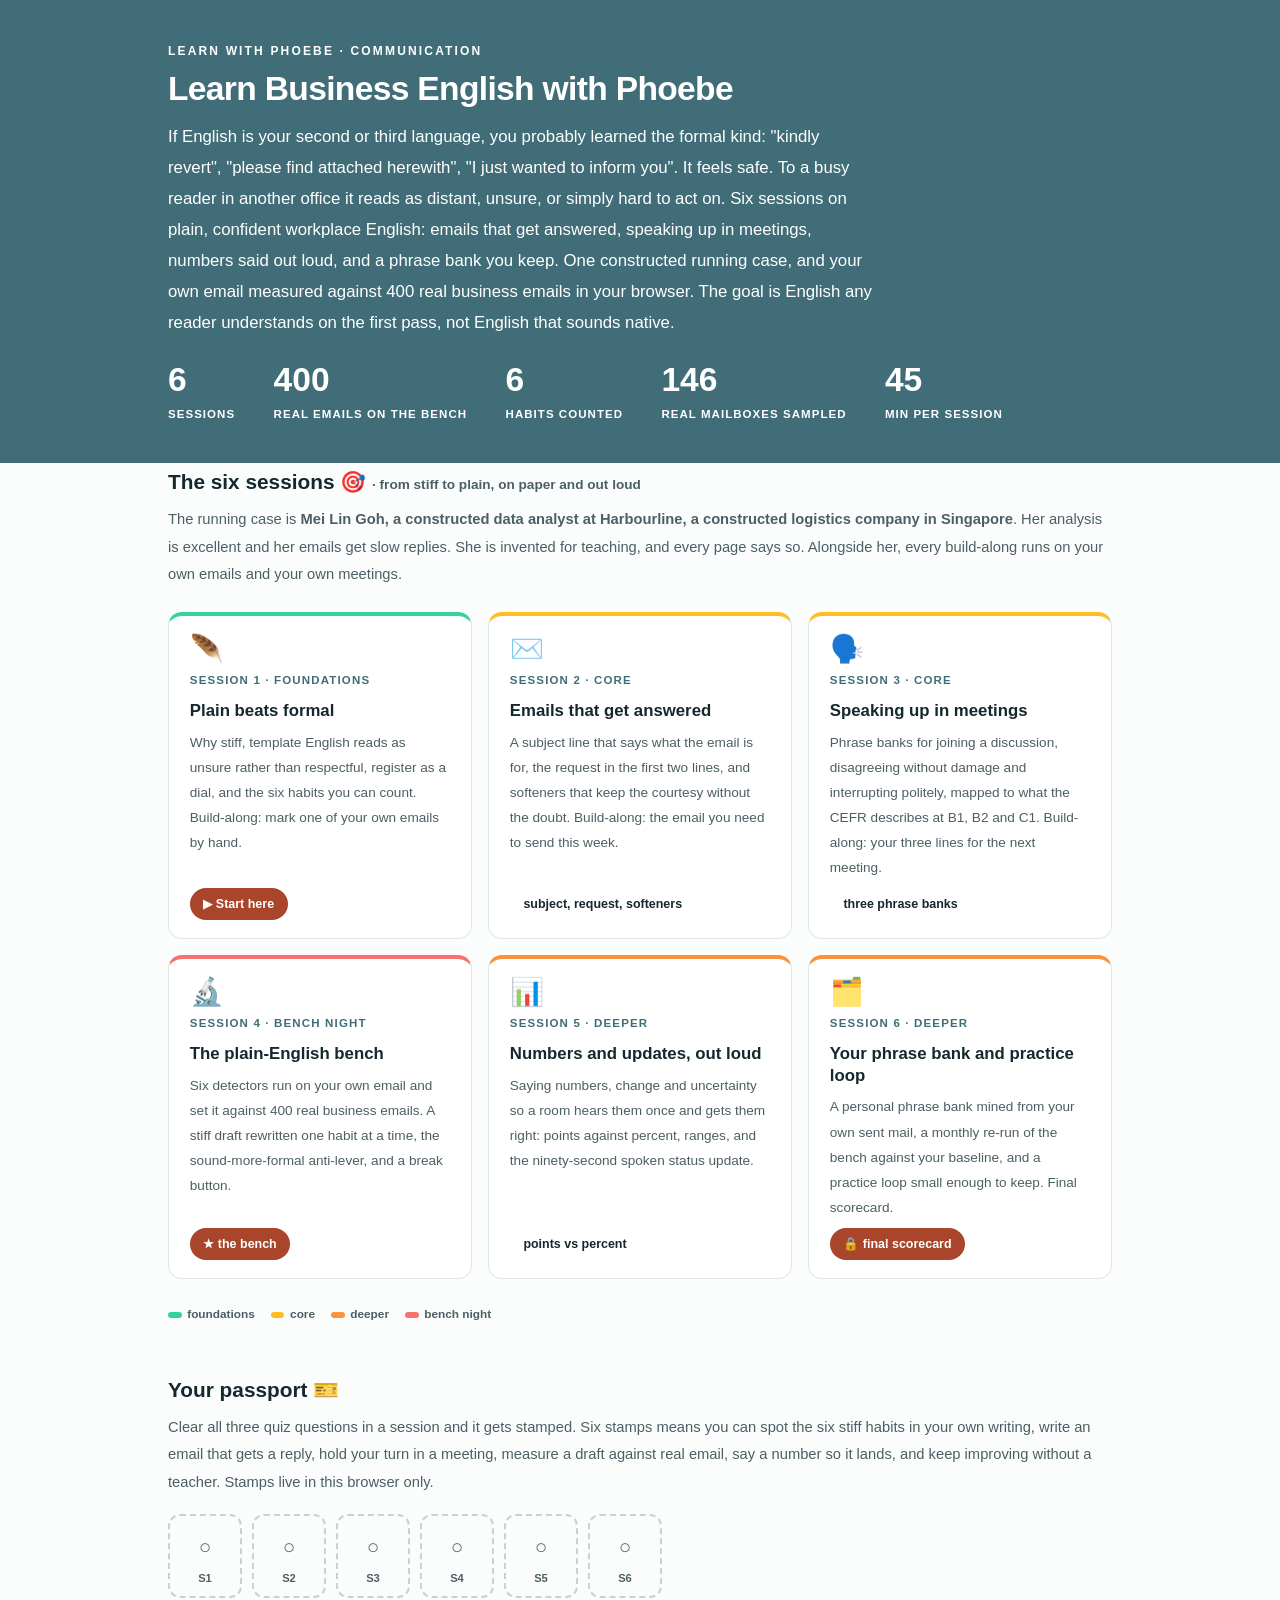
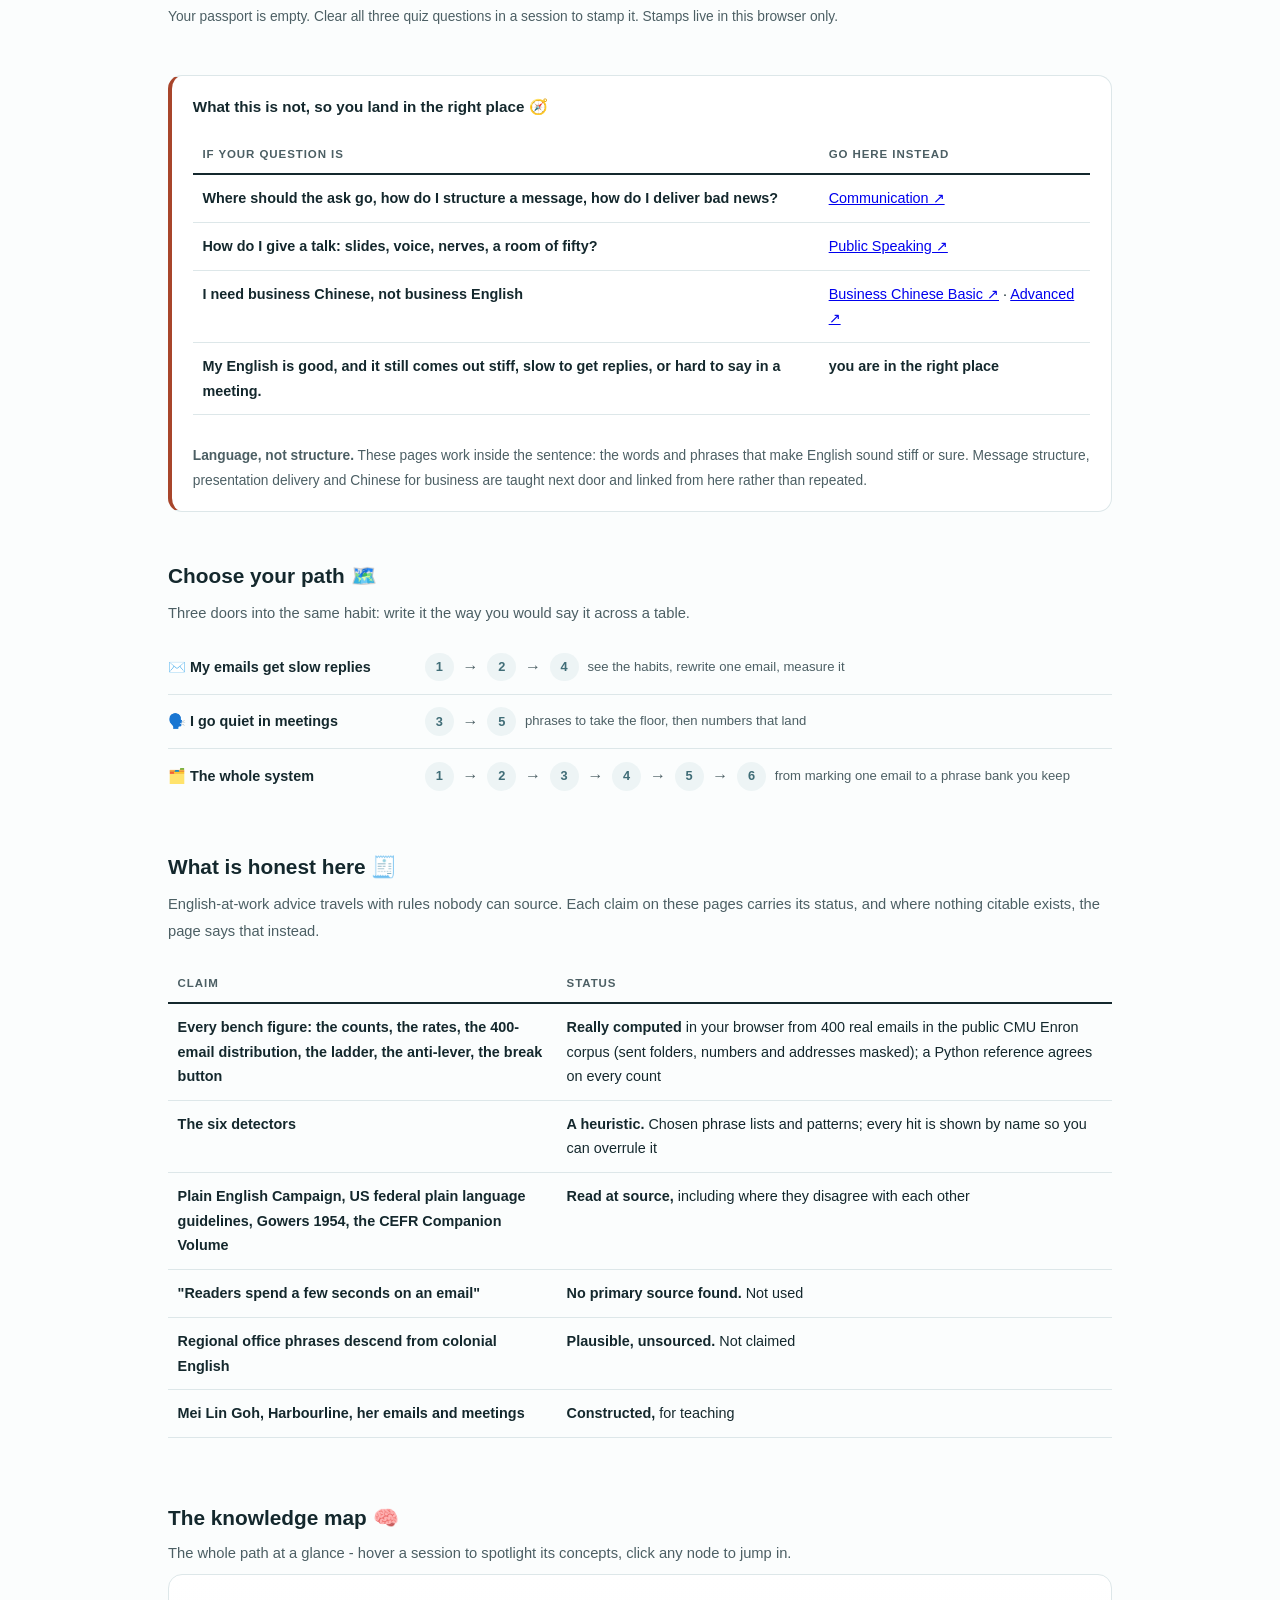
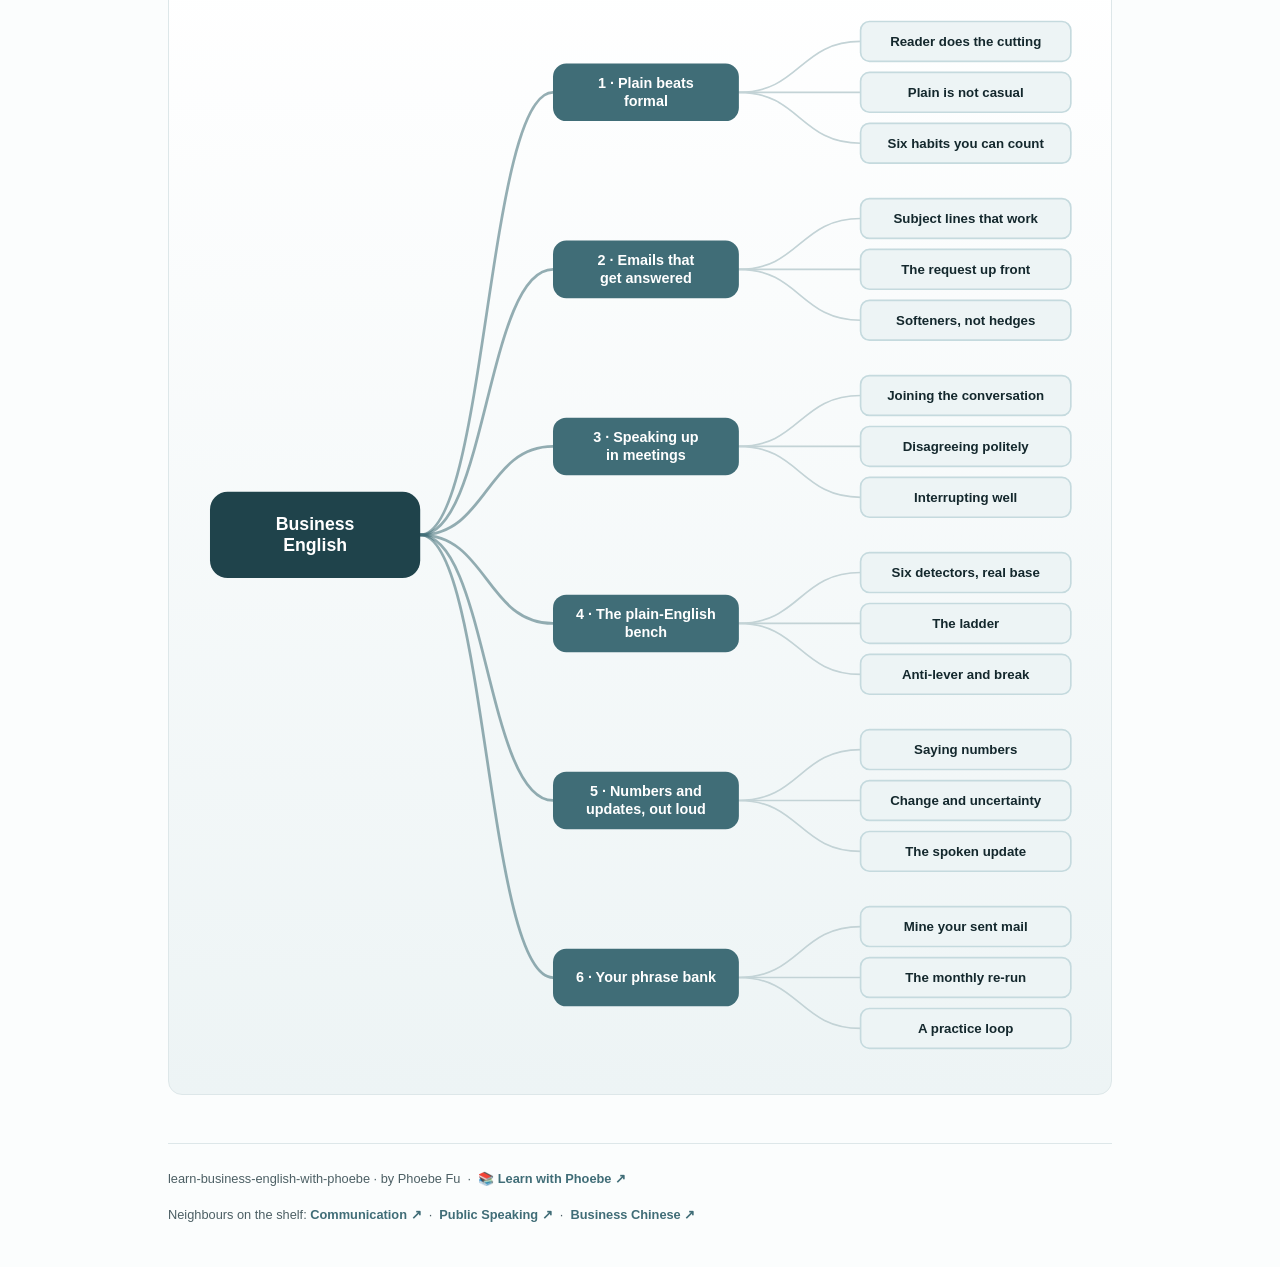
==== index.html @ 812353eb "Business English - six sessions and a real plain-English bench For non-native professionals: plain b" ====
<!DOCTYPE html>
<html lang="en">
<head>
<meta charset="UTF-8">
<meta name="viewport" content="width=device-width, initial-scale=1.0">
<!-- social:start -->
<meta name="description" content="Six sessions on confident, natural workplace English for people who work in a second or third language: plain over formal, emails that get answered, speaking up in meetings, a plain-English bench calibrated on 400 real business emails, numbers out loud, and a phrase bank you keep. Free, by Phoebe Fu.">
<meta property="og:type" content="website">
<meta property="og:site_name" content="Learn with Phoebe">
<meta property="og:title" content="Learn Business English with Phoebe">
<meta property="og:description" content="Stiff English reads as unsure. Six sessions on plain, confident workplace English, with your own email measured against 400 real ones in your browser.">
<meta property="og:url" content="https://phoebefu6.github.io/learn-business-english-with-phoebe/">
<meta property="og:image" content="https://phoebefu6.github.io/learn-business-english-with-phoebe/assets/og-cover.png">
<meta property="og:image:width" content="1200">
<meta property="og:image:height" content="630">
<meta name="twitter:card" content="summary_large_image">
<meta name="twitter:title" content="Learn Business English with Phoebe">
<meta name="twitter:description" content="Plain beats formal. Your email against 400 real ones, counted in your browser.">
<meta name="twitter:image" content="https://phoebefu6.github.io/learn-business-english-with-phoebe/assets/og-cover.png">
<!-- social:end -->
<title>Learn Business English with Phoebe</title>
<link rel="stylesheet" href="assets/style.css?v=2">
<style>

  .stats-row { display: flex; gap: 2.4rem; margin-top: 1.5rem; flex-wrap: wrap; }
  .stat b { display: block; font-size: 2.1rem; font-weight: 800; line-height: 1.05; font-variant-numeric: tabular-nums; }
  .stat span { font-size: .72rem; opacity: 1; text-transform: uppercase; letter-spacing: .09em; font-weight: 600; }

  .course-grid { display: grid; grid-template-columns: repeat(auto-fit, minmax(17rem, 1fr)); gap: 1rem; margin-top: 1.5rem; }
  .course-card {
    border: 1px solid var(--hairline);
    border-top: 4px solid var(--diff, var(--indigo));
    border-radius: var(--radius);
    padding: 1.2rem 1.3rem 1.1rem;
    display: flex;
    flex-direction: column;
    gap: .5rem;
    text-decoration: none;
    color: var(--ink);
    background: #fff;
    transition: box-shadow .15s ease, border-color .15s ease, transform .15s ease;
    position: relative;
  }
  .course-card:hover { border-color: var(--indigo-soft); border-top-color: var(--diff, var(--indigo)); box-shadow: 0 8px 28px rgba(var(--shadow-rgb),.16); transform: translateY(-3px); }
  .course-card .cicon { font-size: 1.7rem; line-height: 1; }
  .course-card .cnum { font-size: .72rem; font-weight: 700; color: var(--indigo); text-transform: uppercase; letter-spacing: .1em; }
  .course-card h3 { font-size: 1.05rem; font-weight: 800; line-height: 1.3; }
  .course-card p { font-size: .85rem; color: var(--muted); flex: 1; }
  .course-card .meta { display: flex; gap: .4rem; flex-wrap: wrap; }

  .diff-legend { display: flex; gap: 1rem; margin-top: 1.6rem; font-size: .74rem; color: var(--muted); font-weight: 600; flex-wrap: wrap; }
  .diff-legend i { display: inline-block; width: .85rem; height: .35rem; border-radius: 999px; margin-right: .35rem; vertical-align: middle; }

  .paths { margin-top: 2.6rem; }
  .paths h2 { font-size: 1.3rem; font-weight: 800; margin-bottom: .3rem; }
  .paths .plede { color: var(--muted); font-size: .92rem; margin-bottom: .8rem; }
  .path { display: flex; gap: .55rem; align-items: center; padding: .75rem 0; border-bottom: .5px solid var(--hairline); flex-wrap: wrap; }
  .path:last-child { border-bottom: none; }
  .path b { min-width: 15.5rem; font-size: .9rem; }
  .path .pstep { background: var(--indigo-50); color: var(--indigo); border-radius: 999px; padding: .16rem .68rem; font-weight: 700; font-size: .8rem; text-decoration: none; transition: all .12s ease; }
  .path .pstep:hover { background: var(--indigo); color: #fff; }
  .path .parr { color: var(--muted); font-weight: 700; }

  .mm-section { margin-top: 1.6rem; }
  .mm-section h2 { font-size: 1.3rem; font-weight: 800; margin-bottom: .2rem; }
  .mm-section .mm-lede { color: var(--muted); font-size: .92rem; margin-bottom: .4rem; }
  .mm-wrap { border: 1px solid var(--hairline); border-radius: var(--radius); background: linear-gradient(180deg,#fff,var(--indigo-50)); padding: .6rem; overflow-x: auto; }
  .mm-svg { width: 100%; height: auto; display: block; max-width: 60rem; margin: 0 auto; min-width: 34rem; }
  .mm-link { cursor: pointer; text-decoration: none; }
  .mm-node rect { transition: opacity .15s ease, filter .15s ease; }
  .mm-node text { pointer-events: none; }
  .mm-link:hover .mm-node rect { filter: brightness(1.06); }
  .mm-edge { transition: opacity .15s ease; }

  .not-this { border: 1px solid var(--hairline); border-left: 4px solid var(--clay); border-radius: var(--radius); background: #fff; padding: 1.1rem 1.3rem; margin-top: 1.2rem; }
  .not-this h3 { font-size: .95rem; font-weight: 800; margin-bottom: .5rem; }
</style>
</head>
<body>

<header class="masthead">
  <div class="wrap">
    <div class="eyebrow">Learn with Phoebe · Communication</div>
    <h1>Learn <span class="accent">Business English</span> with Phoebe</h1>
    <p class="sub">If English is your second or third language, you probably learned the formal kind: "kindly revert", "please find attached herewith", "I just wanted to inform you". It feels safe. To a busy reader in another office it reads as distant, unsure, or simply hard to act on. Six sessions on plain, confident workplace English: emails that get answered, speaking up in meetings, numbers said out loud, and a phrase bank you keep. One constructed running case, and your own email measured against 400 real business emails in your browser. The goal is English any reader understands on the first pass, not English that sounds native.</p>
    <div class="stats-row">
      <div class="stat"><b data-count="6">6</b><span>sessions</span></div>
      <div class="stat"><b data-count="400">400</b><span>real emails on the bench</span></div>
      <div class="stat"><b data-count="6">6</b><span>habits counted</span></div>
      <div class="stat"><b data-count="146">146</b><span>real mailboxes sampled</span></div>
      <div class="stat"><b data-count="45">45</b><span>min per session</span></div>
    </div>
  </div>
</header>

<main class="wrap">

  <section class="section">
    <div class="paths" style="margin-top:0">
      <h2>The six sessions 🎯 <span style="font-size:.85rem;font-weight:600;color:var(--muted)">· from stiff to plain, on paper and out loud</span></h2>
      <p class="plede">The running case is <strong>Mei Lin Goh, a constructed data analyst at Harbourline, a constructed logistics company in Singapore</strong>. Her analysis is excellent and her emails get slow replies. She is invented for teaching, and every page says so. Alongside her, every build-along runs on your own emails and your own meetings.</p>
    </div>

    <div class="course-grid">
      <a class="course-card" href="courses/01-plain-beats-formal.html" style="--diff:#34D399">
        <span class="cicon">🪶</span>
        <span class="cnum">Session 1 · foundations</span>
        <h3>Plain beats formal</h3>
        <p>Why stiff, template English reads as unsure rather than respectful, register as a dial, and the six habits you can count. Build-along: mark one of your own emails by hand.</p>
        <span class="meta"><span class="pill amber">▶ Start here</span></span>
      </a>
      <a class="course-card" href="courses/02-emails-that-get-answered.html" style="--diff:#FBBF24">
        <span class="cicon">✉️</span>
        <span class="cnum">Session 2 · core</span>
        <h3>Emails that get answered</h3>
        <p>A subject line that says what the email is for, the request in the first two lines, and softeners that keep the courtesy without the doubt. Build-along: the email you need to send this week.</p>
        <span class="meta"><span class="pill">subject, request, softeners</span></span>
      </a>
      <a class="course-card" href="courses/03-speaking-up-in-meetings.html" style="--diff:#FBBF24">
        <span class="cicon">🗣️</span>
        <span class="cnum">Session 3 · core</span>
        <h3>Speaking up in meetings</h3>
        <p>Phrase banks for joining a discussion, disagreeing without damage and interrupting politely, mapped to what the CEFR describes at B1, B2 and C1. Build-along: your three lines for the next meeting.</p>
        <span class="meta"><span class="pill">three phrase banks</span></span>
      </a>
      <a class="course-card" href="courses/04-the-plain-english-bench.html" style="--diff:#F87171">
        <span class="cicon">🔬</span>
        <span class="cnum">Session 4 · bench night</span>
        <h3>The plain-English bench</h3>
        <p>Six detectors run on your own email and set it against 400 real business emails. A stiff draft rewritten one habit at a time, the sound-more-formal anti-lever, and a break button.</p>
        <span class="meta"><span class="pill amber">★ the bench</span></span>
      </a>
      <a class="course-card" href="courses/05-numbers-and-updates-out-loud.html" style="--diff:#FB923C">
        <span class="cicon">📊</span>
        <span class="cnum">Session 5 · deeper</span>
        <h3>Numbers and updates, out loud</h3>
        <p>Saying numbers, change and uncertainty so a room hears them once and gets them right: points against percent, ranges, and the ninety-second spoken status update.</p>
        <span class="meta"><span class="pill">points vs percent</span></span>
      </a>
      <a class="course-card" href="courses/06-your-phrase-bank.html" style="--diff:#FB923C">
        <span class="cicon">🗂️</span>
        <span class="cnum">Session 6 · deeper</span>
        <h3>Your phrase bank and practice loop</h3>
        <p>A personal phrase bank mined from your own sent mail, a monthly re-run of the bench against your baseline, and a practice loop small enough to keep. Final scorecard.</p>
        <span class="meta"><span class="pill amber">🔒 final scorecard</span></span>
      </a>
    </div>

    <div class="diff-legend">
      <span><i style="background:#34D399"></i>foundations</span>
      <span><i style="background:#FBBF24"></i>core</span>
      <span><i style="background:#FB923C"></i>deeper</span>
      <span><i style="background:#F87171"></i>bench night</span>
    </div>
  </section>

  <section class="section">
    <div class="paths" style="margin-top:0">
      <h2>Your passport 🎫</h2>
      <p class="plede">Clear all three quiz questions in a session and it gets stamped. Six stamps means you can spot the six stiff habits in your own writing, write an email that gets a reply, hold your turn in a meeting, measure a draft against real email, say a number so it lands, and keep improving without a teacher. Stamps live in this browser only.</p>
    </div>
    <div class="pp-strip"></div>
  </section>

  <section class="section">
    <div class="not-this">
      <h3>What this is not, so you land in the right place 🧭</h3>
      <table class="clean">
        <tr><th>If your question is</th><th>Go here instead</th></tr>
        <tr><td>Where should the ask go, how do I structure a message, how do I deliver bad news?</td><td><a href="https://phoebefu6.github.io/learn-communication-with-phoebe/">Communication ↗</a></td></tr>
        <tr><td>How do I give a talk: slides, voice, nerves, a room of fifty?</td><td><a href="https://phoebefu6.github.io/learn-public-speaking-with-phoebe/">Public Speaking ↗</a></td></tr>
        <tr><td>I need business Chinese, not business English</td><td><a href="https://phoebefu6.github.io/learn-business-chinese-basic-with-phoebe/">Business Chinese Basic ↗</a> · <a href="https://phoebefu6.github.io/learn-business-chinese-advanced-with-phoebe/">Advanced ↗</a></td></tr>
        <tr><td><strong>My English is good, and it still comes out stiff, slow to get replies, or hard to say in a meeting.</strong></td><td><strong>you are in the right place</strong></td></tr>
      </table>
      <p style="margin-top:.7rem;font-size:.86rem;color:var(--muted)"><strong>Language, not structure.</strong> These pages work inside the sentence: the words and phrases that make English sound stiff or sure. Message structure, presentation delivery and Chinese for business are taught next door and linked from here rather than repeated.</p>
    </div>
  </section>

  <section class="section">
    <div class="paths">
      <h2>Choose your path 🗺️</h2>
      <p class="plede">Three doors into the same habit: write it the way you would say it across a table.</p>
      <div class="path"><b>✉️ My emails get slow replies</b>
        <a class="pstep" href="courses/01-plain-beats-formal.html">1</a><span class="parr">→</span>
        <a class="pstep" href="courses/02-emails-that-get-answered.html">2</a><span class="parr">→</span>
        <a class="pstep" href="courses/04-the-plain-english-bench.html">4</a>
        <span style="font-size:.82rem;color:var(--muted)">see the habits, rewrite one email, measure it</span>
      </div>
      <div class="path"><b>🗣️ I go quiet in meetings</b>
        <a class="pstep" href="courses/03-speaking-up-in-meetings.html">3</a><span class="parr">→</span>
        <a class="pstep" href="courses/05-numbers-and-updates-out-loud.html">5</a>
        <span style="font-size:.82rem;color:var(--muted)">phrases to take the floor, then numbers that land</span>
      </div>
      <div class="path"><b>🗂️ The whole system</b>
        <a class="pstep" href="courses/01-plain-beats-formal.html">1</a><span class="parr">→</span>
        <a class="pstep" href="courses/02-emails-that-get-answered.html">2</a><span class="parr">→</span>
        <a class="pstep" href="courses/03-speaking-up-in-meetings.html">3</a><span class="parr">→</span>
        <a class="pstep" href="courses/04-the-plain-english-bench.html">4</a><span class="parr">→</span>
        <a class="pstep" href="courses/05-numbers-and-updates-out-loud.html">5</a><span class="parr">→</span>
        <a class="pstep" href="courses/06-your-phrase-bank.html">6</a>
        <span style="font-size:.82rem;color:var(--muted)">from marking one email to a phrase bank you keep</span>
      </div>
    </div>
  </section>

  <section class="section">
    <div class="paths" style="margin-top:0">
      <h2>What is honest here 🧾</h2>
      <p class="plede">English-at-work advice travels with rules nobody can source. Each claim on these pages carries its status, and where nothing citable exists, the page says that instead.</p>
    </div>
    <table class="clean">
      <tr><th>Claim</th><th>Status</th></tr>
      <tr><td>Every bench figure: the counts, the rates, the 400-email distribution, the ladder, the anti-lever, the break button</td><td><strong>Really computed</strong> in your browser from 400 real emails in the public CMU Enron corpus (sent folders, numbers and addresses masked); a Python reference agrees on every count</td></tr>
      <tr><td>The six detectors</td><td><strong>A heuristic.</strong> Chosen phrase lists and patterns; every hit is shown by name so you can overrule it</td></tr>
      <tr><td>Plain English Campaign, US federal plain language guidelines, Gowers 1954, the CEFR Companion Volume</td><td><strong>Read at source,</strong> including where they disagree with each other</td></tr>
      <tr><td>"Readers spend a few seconds on an email"</td><td><strong>No primary source found.</strong> Not used</td></tr>
      <tr><td>Regional office phrases descend from colonial English</td><td><strong>Plausible, unsourced.</strong> Not claimed</td></tr>
      <tr><td>Mei Lin Goh, Harbourline, her emails and meetings</td><td><strong>Constructed,</strong> for teaching</td></tr>
    </table>
  </section>

  <section class="section mm-section">
    <h2>The knowledge map 🧠</h2>
    <p class="mm-lede">The whole path at a glance - hover a session to spotlight its concepts, click any node to jump in.</p>
    <div class="mm-wrap"><div id="mindmap"></div></div>
  </section>

  <footer class="pagefoot">
    <span>learn-business-english-with-phoebe · by Phoebe Fu &nbsp;·&nbsp; 📚 <a href="https://phoebefu6.github.io/learn-with-phoebe/">Learn with Phoebe ↗</a></span>
    <span>Neighbours on the shelf: <a href="https://phoebefu6.github.io/learn-communication-with-phoebe/">Communication ↗</a> &nbsp;·&nbsp; <a href="https://phoebefu6.github.io/learn-public-speaking-with-phoebe/">Public Speaking ↗</a> &nbsp;·&nbsp; <a href="https://phoebefu6.github.io/learn-business-chinese-basic-with-phoebe/">Business Chinese ↗</a></span>
  </footer>

</main>

<script>
window.MINDMAP_DATA = {
 "title": "Business\nEnglish",
 "centerColor": "#1F434B",
 "sessions": [
  {
   "label": "Plain beats\nformal",
   "href": "courses/01-plain-beats-formal.html",
   "color": "#34D399",
   "concepts": [
    {
     "label": "Reader does the cutting",
     "href": "courses/01-plain-beats-formal.html"
    },
    {
     "label": "Plain is not casual",
     "href": "courses/01-plain-beats-formal.html"
    },
    {
     "label": "Six habits you can count",
     "href": "courses/01-plain-beats-formal.html"
    }
   ]
  },
  {
   "label": "Emails that\nget answered",
   "href": "courses/02-emails-that-get-answered.html",
   "color": "#FBBF24",
   "concepts": [
    {
     "label": "Subject lines that work",
     "href": "courses/02-emails-that-get-answered.html"
    },
    {
     "label": "The request up front",
     "href": "courses/02-emails-that-get-answered.html"
    },
    {
     "label": "Softeners, not hedges",
     "href": "courses/02-emails-that-get-answered.html"
    }
   ]
  },
  {
   "label": "Speaking up\nin meetings",
   "href": "courses/03-speaking-up-in-meetings.html",
   "color": "#FBBF24",
   "concepts": [
    {
     "label": "Joining the conversation",
     "href": "courses/03-speaking-up-in-meetings.html"
    },
    {
     "label": "Disagreeing politely",
     "href": "courses/03-speaking-up-in-meetings.html"
    },
    {
     "label": "Interrupting well",
     "href": "courses/03-speaking-up-in-meetings.html"
    }
   ]
  },
  {
   "label": "The plain-English\nbench",
   "href": "courses/04-the-plain-english-bench.html",
   "color": "#F87171",
   "concepts": [
    {
     "label": "Six detectors, real base",
     "href": "courses/04-the-plain-english-bench.html"
    },
    {
     "label": "The ladder",
     "href": "courses/04-the-plain-english-bench.html"
    },
    {
     "label": "Anti-lever and break",
     "href": "courses/04-the-plain-english-bench.html"
    }
   ]
  },
  {
   "label": "Numbers and\nupdates, out loud",
   "href": "courses/05-numbers-and-updates-out-loud.html",
   "color": "#FB923C",
   "concepts": [
    {
     "label": "Saying numbers",
     "href": "courses/05-numbers-and-updates-out-loud.html"
    },
    {
     "label": "Change and uncertainty",
     "href": "courses/05-numbers-and-updates-out-loud.html"
    },
    {
     "label": "The spoken update",
     "href": "courses/05-numbers-and-updates-out-loud.html"
    }
   ]
  },
  {
   "label": "Your phrase bank",
   "href": "courses/06-your-phrase-bank.html",
   "color": "#FB923C",
   "concepts": [
    {
     "label": "Mine your sent mail",
     "href": "courses/06-your-phrase-bank.html"
    },
    {
     "label": "The monthly re-run",
     "href": "courses/06-your-phrase-bank.html"
    },
    {
     "label": "A practice loop",
     "href": "courses/06-your-phrase-bank.html"
    }
   ]
  }
 ]
};
</script>
<script src="assets/mindmap.js?v=1"></script>
<script src="assets/app.js?v=1"></script>
</body>
</html>
---- assets/style.css ----
/* learn-business-english-with-phoebe - editorial bold design system
   Accent: petrol teal #406D77 · Deep teal #1F434B · Warm contrast: terracotta #A8452B
   (CSS var names still read --indigo/--amber; they hold teal and terracotta.)
   Light surfaces only: the code box and the lightbox scrim are light tints. */

:root {
  --indigo: #406D77;
  --indigo-deep: #1F434B;
  --indigo-mid: #36616B;
  --indigo-soft: #C5DADE;
  --indigo-50: #EDF4F5;
  --ink: #14282D;
  --muted: #4C5F64;
  --faint: #C3D3D6;
  --hairline: #DDE7E9;
  --clay: #A8452B;
  --clay-ink: #7C3019;
  --amber: #A8452B;
  --amber-ink: #7C3019;
  --amber-50: #FBEDE7;
  --paper: #FBFDFD;
  --code-bg: #EDF4F5;
  --code-ink: #14282D;
  --scrim-rgb: 246,250,251;
  --shadow-rgb: 64,109,119;
  --radius: 14px;
}

* { margin: 0; padding: 0; box-sizing: border-box; }

html { font-size: 16px; scroll-behavior: smooth; }
html.zoom-125 { font-size: 20px; }
html.zoom-150 { font-size: 24px; }

body {
  font-family: "Inter", -apple-system, BlinkMacSystemFont, "Segoe UI", Roboto, sans-serif;
  background: var(--paper);
  color: var(--ink);
  line-height: 1.85;
  font-feature-settings: "tnum";
}

.wrap { max-width: 62rem; margin: 0 auto; padding: 0 1.5rem; }

/* ---------- header band ---------- */
.masthead {
  background: var(--indigo);
  color: #fff;
  padding: 2.5rem 0 2.25rem;
}
.masthead .eyebrow {
  font-size: .75rem;
  letter-spacing: .18em;
  text-transform: uppercase;
  opacity: 1;
  font-weight: 600;
}
.masthead h1 {
  font-size: 2.1rem;
  line-height: 1.15;
  font-weight: 800;
  margin: .5rem 0 .75rem;
  letter-spacing: -.02em;
}
.masthead h1 .accent { color: inherit; }
.masthead .sub { font-size: 1.05rem; opacity: 1; max-width: 44rem; }

.chip-row { display: flex; flex-wrap: wrap; gap: .5rem; margin-top: 1.1rem; }
.chip {
  display: inline-flex;
  align-items: center;
  gap: .35rem;
  border-radius: 999px;
  padding: .25rem .8rem;
  font-size: .78rem;
  font-weight: 600;
  white-space: nowrap;
}
.chip.level { background: #fff; color: var(--indigo); }
.chip.audience { background: rgba(255,255,255,.08); color: #fff; border: 1px solid rgba(255,255,255,.35); }
.chip.time { background: var(--ink); color: #fff; font-variant-numeric: tabular-nums; }


/* ---------- agenda band ----------
   Recovered 2026-09-02. These six repos were scaffolded from a stylesheet that had
   lost this block, so .agenda rendered as run-on inline text ~700px tall inside the
   masthead. 87 of 93 repos carry it; these were the exception, and they were also the
   six the estate sweep could not see. See course-builder/references/field-notes.md.

   .a3 does NOT reuse the donor's `color: var(--amber-ink)`: that pair falls below
   4.5:1 against --amber in all six palettes, which is the same failure the sweep
   flags on the wellbeing courses. The literal below is the darkest tone of this
   repo's own amber-ink that clears 4.5:1, so the band stays bright. Recompute it if
   --amber changes. */
.agenda {
  display: flex;
  border-radius: 999px;
  overflow: hidden;
  margin: 1.4rem 0 0;
  font-size: .72rem;
  font-weight: 600;
  text-align: center;
  color: #fff;
}
.agenda span { padding: .45rem .3rem; white-space: nowrap; overflow: hidden; text-overflow: ellipsis; }
.agenda .a1 { background: var(--indigo-deep); }
.agenda .a2 { background: var(--indigo-mid); }
.agenda .a3 { background: var(--amber); color: #FFFFFF; }
.agenda .a4 { background: var(--indigo-soft); color: var(--ink); }

/* ---------- toolbar ---------- */
.toolbar {
  position: sticky;
  top: 0;
  z-index: 40;
  background: rgba(255,255,255,.94);
  backdrop-filter: blur(6px);
  border-bottom: 1px solid var(--hairline);
  padding: .55rem 0;
}
.toolbar .wrap { display: flex; align-items: center; gap: .5rem; flex-wrap: nowrap; }
.toolbar .crumb { font-size: .8rem; color: var(--muted); font-weight: 600; margin-right: auto; min-width: 0; white-space: nowrap; overflow: hidden; text-overflow: ellipsis; }
.toolbar .btn { white-space: nowrap; flex: none; padding: .38rem .8rem; font-size: .78rem; line-height: 1.2; }
.toolbar .crumb a { color: var(--indigo); text-decoration: none; }
.btn {
  border: 1px solid var(--hairline);
  background: #fff;
  color: var(--ink);
  border-radius: 999px;
  padding: .35rem .9rem;
  font-size: .78rem;
  font-weight: 600;
  cursor: pointer;
  font-family: inherit;
  transition: all .15s ease;
}
.btn:hover { border-color: var(--indigo); color: var(--indigo); }
.btn.primary { background: var(--indigo); border-color: var(--indigo); color: #fff; }
.btn.primary:hover { background: var(--indigo-deep); }

/* ---------- sections ---------- */
main { padding: 2.5rem 0 4rem; }

.section { margin-bottom: 2.8rem; }
.section-kicker { margin-bottom: 1rem; }
.section-kicker .klabel {
  display: block;
  font-size: .72rem;
  text-transform: uppercase;
  letter-spacing: .1em;
  color: var(--indigo);
  font-weight: 700;
  margin-bottom: .35rem;
}
.section-kicker h2 {
  font-size: 1.45rem;
  font-weight: 800;
  letter-spacing: -.01em;
  display: flex;
  align-items: center;
  gap: .7rem;
  flex-wrap: wrap;
}
.section-kicker .tag {
  border-radius: 999px;
  padding: .18rem .7rem;
  font-size: .7rem;
  font-weight: 700;
  text-transform: uppercase;
  letter-spacing: .08em;
}
.tag.concept { background: var(--indigo-50); color: var(--indigo); }
.tag.demo { background: var(--amber-50); color: var(--amber-ink); }
.tag.exercise { background: var(--ink); color: #fff; }

.lede { color: var(--muted); max-width: 46rem; margin-bottom: 1.4rem; line-height: 1.8; }

/* live vs self-study markers on cards */
.mode {
  font-size: .64rem;
  font-weight: 700;
  text-transform: uppercase;
  letter-spacing: .07em;
  padding: .14rem .6rem;
  border-radius: 999px;
  flex: none;
}
.mode.live { background: var(--indigo); color: #fff; }
.mode.self { background: #fff; color: var(--muted); border: 1px solid var(--hairline); }

/* ---------- accordions ---------- */
details.card {
  border: 1px solid var(--hairline);
  border-radius: var(--radius);
  margin-bottom: .8rem;
  overflow: hidden;
  background: #fff;
}
details.card[open] { border-color: var(--indigo-soft); box-shadow: 0 8px 28px rgba(var(--shadow-rgb),.08); }
details.card summary {
  list-style: none;
  cursor: pointer;
  padding: 1rem 1.25rem;
  display: flex;
  align-items: center;
  gap: .75rem;
  font-weight: 700;
  font-size: 1.02rem;
  user-select: none;
}
details.card summary::-webkit-details-marker { display: none; }
details.card summary .dot {
  width: .6rem; height: .6rem;
  border-radius: 999px;
  background: var(--indigo);
  flex: none;
}
details.card summary .mini { margin-left: auto; font-size: .72rem; color: var(--muted); font-weight: 600; white-space: nowrap; }
details.card summary .caret { transition: transform .2s ease; color: var(--indigo); font-size: .8rem; }
details.card[open] summary .caret { transform: rotate(90deg); }
details.card .body { padding: 0 1.25rem 1.4rem; border-top: 1px solid var(--hairline); padding-top: 1.15rem; }
details.card .body p { margin-bottom: 1.05rem; max-width: 48rem; }
details.card .body p:last-child { margin-bottom: 0; }
details.card .body ul, details.card .body ol { margin: 0 0 1.1rem 1.2rem; max-width: 47rem; }
details.card .body li { margin-bottom: .65rem; }
details.card .body h4 { font-size: .95rem; font-weight: 700; margin: 1.1rem 0 .45rem; }
details.card .body h4:first-child { margin-top: 0; }

/* ---------- pills & legends ---------- */
.legend { display: flex; flex-wrap: wrap; gap: .5rem; margin: 0 0 1.2rem; }
.pill {
  display: inline-flex;
  align-items: center;
  gap: .4rem;
  border-radius: 999px;
  padding: .28rem .85rem;
  font-size: .78rem;
  font-weight: 600;
}
.pill.solid { background: var(--indigo); color: #fff; }
.pill.light { background: var(--indigo-50); color: var(--indigo); }
.pill.inkpill { background: var(--ink); color: #fff; }
.pill.amber, .pill.peach { background: var(--amber); color: #fff; }
.pill.bare { color: var(--faint); }

/* ---------- 4D grid ---------- */
.grid-2 { display: grid; grid-template-columns: repeat(auto-fit, minmax(15rem, 1fr)); gap: .8rem; margin: .5rem 0 1rem; }
.d-card {
  border: 1px solid var(--hairline);
  border-left: 4px solid var(--indigo);
  border-radius: 10px;
  padding: 1rem 1.1rem;
}
.d-card h4 { font-size: .95rem; margin-bottom: .3rem; }
.d-card h4 .lead-letter { color: var(--indigo); }
.d-card p { font-size: .86rem; color: var(--muted); margin: 0; }

/* ---------- tables ---------- */
table.clean { width: 100%; border-collapse: collapse; font-size: .9rem; margin: .4rem 0 1rem; }
table.clean th {
  text-align: left;
  font-size: .72rem;
  text-transform: uppercase;
  letter-spacing: .08em;
  color: var(--muted);
  padding: .5rem .6rem;
  border-bottom: 2px solid var(--ink);
}
table.clean td { padding: .7rem .6rem; border-bottom: .5px solid var(--hairline); vertical-align: top; line-height: 1.7; }
table.clean td:first-child { font-weight: 600; }

/* ---------- prompt boxes ---------- */
.prompt-box {
  position: relative;
  background: var(--code-bg);
  color: var(--code-ink);
  border-radius: var(--radius);
  padding: 1.1rem 1.2rem;
  margin: 1rem 0 1.2rem;
  font-family: "SF Mono", ui-monospace, Menlo, Consolas, monospace;
  font-size: .84rem;
  line-height: 1.65;
  white-space: pre-wrap;
  word-break: break-word;
}
.prompt-box .label {
  position: absolute;
  top: -0.7rem;
  left: 1rem;
  background: var(--indigo);
  color: #fff;
  font-family: "Inter", -apple-system, sans-serif;
  font-size: .68rem;
  font-weight: 700;
  letter-spacing: .06em;
  text-transform: uppercase;
  border-radius: 999px;
  padding: .15rem .7rem;
}
.prompt-box.bad .label { background: var(--faint); color: var(--ink); }
.prompt-box.good .label { background: var(--amber); color: #fff; }
.copy-btn {
  position: absolute;
  top: .7rem;
  right: .7rem;
  background: var(--indigo-50);
  border: 1px solid var(--faint);
  color: var(--indigo-deep);
  border-radius: 999px;
  padding: .25rem .8rem;
  font-size: .72rem;
  font-weight: 600;
  cursor: pointer;
  font-family: "Inter", -apple-system, sans-serif;
  transition: background .15s ease;
}
.copy-btn:hover { background: var(--indigo-soft); }
.copy-btn.copied { background: var(--amber); border-color: var(--amber); color: #fff; }

/* ---------- demo steps ---------- */
.steps { counter-reset: step; margin: .6rem 0 1rem; }
.step {
  display: grid;
  grid-template-columns: max-content minmax(0, 1fr);
  column-gap: .9rem;
  row-gap: .2rem;
  padding: .85rem 0;
  border-bottom: .5px solid var(--hairline);
}
.step > * { grid-column: 2; min-width: 0; }
.step > .prompt-box { margin: .8rem 0 .4rem; }
.step:last-child { border-bottom: none; }
.step::before {
  counter-increment: step;
  content: counter(step);
  flex: none;
  width: 1.7rem; height: 1.7rem;
  border-radius: 999px;
  background: var(--indigo-50);
  color: var(--indigo);
  font-weight: 700;
  font-size: .85rem;
  display: inline-flex;
  align-items: center;
  justify-content: center;
  margin-top: .1rem;
}
.step p { margin: 0; }
/* A code box inside a step sits BELOW the step text at full width. Without this the flex row
 * puts it in a half-width column beside the text and wraps code mid-token. */
.step { flex-wrap: wrap; }
.step > p { flex: 1 1 0; min-width: 0; }
.step > .prompt-box { flex: 1 1 100%; margin: .7rem 0 .2rem; word-break: normal; overflow-x: auto; }

/* ---------- callouts ---------- */
.callout {
  border-radius: var(--radius);
  padding: 1rem 1.2rem;
  margin: 1rem 0;
  font-size: .92rem;
}
.callout.tip { background: var(--indigo-50); border-left: 4px solid var(--indigo); }
.callout.win { background: var(--amber-50); border-left: 4px solid var(--amber); }
.callout strong:first-child { display: block; margin-bottom: .2rem; }

.callout.example {
  background: #FFFFFF;
  border: 1px solid var(--hairline);
  border-left: 4px solid var(--amber);
  font-size: .9rem;
}
.callout.example .ex-pill {
  display: inline-block;
  background: var(--amber);
  color: #fff;
  border-radius: 999px;
  padding: .15rem .7rem;
  font-size: .68rem;
  font-weight: 700;
  text-transform: uppercase;
  letter-spacing: .06em;
  margin-bottom: .5rem;
}
.callout.example p { margin: 0 0 .75rem; max-width: 47rem; }
.callout.example p:last-child { margin-bottom: 0; }
.callout.example ul { margin: 0 0 0 1.1rem; max-width: 46rem; }
.callout.example li { margin-bottom: .6rem; }
.callout.example li:last-child { margin-bottom: 0; }

/* ---------- zoomable figures ---------- */
figure.zoomable {
  border: 1px solid var(--hairline);
  border-radius: var(--radius);
  padding: 1.2rem;
  margin: 1rem 0 1.4rem;
  cursor: zoom-in;
  transition: box-shadow .15s ease;
  background: #fff;
}
figure.zoomable:hover { box-shadow: 0 8px 28px rgba(var(--shadow-rgb),.12); }
figure.zoomable svg, figure.zoomable img { width: 100%; height: auto; display: block; }
figure.zoomable figcaption {
  margin-top: .6rem;
  font-size: .76rem;
  color: var(--muted);
  font-weight: 600;
  display: flex;
  align-items: center;
  gap: .4rem;
}

.lightbox {
  position: fixed;
  inset: 0;
  z-index: 100;
  background: rgba(var(--scrim-rgb),.9);
  display: none;
  align-items: center;
  justify-content: center;
  padding: 3vh 3vw;
  cursor: zoom-out;
}
.lightbox.open { display: flex; }
.lightbox .inner {
  background: #fff;
  border-radius: var(--radius);
  padding: 2rem;
  max-width: 94vw;
  max-height: 92vh;
  overflow: auto;
}
.lightbox .inner svg, .lightbox .inner img { width: min(88vw, 70rem); height: auto; }
.lightbox .close-hint {
  position: fixed;
  top: 1rem; right: 1.4rem;
  color: var(--ink);
  font-size: .8rem;
  font-weight: 600;
  opacity: 1;
}

/* ---------- courses covered ---------- */
.covered { border: 1px solid var(--hairline); border-radius: var(--radius); overflow: hidden; }
.covered-row {
  display: flex;
  align-items: baseline;
  gap: .8rem;
  padding: .75rem 1.1rem;
  border-bottom: .5px solid var(--hairline);
  font-size: .9rem;
}
.covered-row:last-child { border-bottom: none; }
.covered-row .status { flex: none; }
.covered-row .name { font-weight: 600; }
.covered-row .note { margin-left: auto; color: var(--muted); font-size: .78rem; text-align: right; }

/* ---------- cheat sheet footer ---------- */
.cheat {
  background: var(--indigo-50);
  color: var(--ink);
  border: 1px solid var(--indigo-soft);
  border-radius: var(--radius);
  padding: 1.6rem 1.6rem 1.3rem;
  margin-top: 3rem;
}
.cheat h3 { font-size: 1.1rem; margin-bottom: 1rem; }
.cheat h3 span { color: var(--indigo); }
.cheat .grid-2 { gap: 1rem; }
.cheat .cheat-item { border-left: 3px solid var(--indigo-mid); padding-left: .8rem; }
.cheat .cheat-item b { display: block; font-size: .85rem; color: var(--indigo-deep); }
.cheat .cheat-item span { font-size: .82rem; color: var(--ink); }

footer.pagefoot {
  border-top: 1px solid var(--hairline);
  margin-top: 3rem;
  padding: 1.4rem 0 2.5rem;
  font-size: .8rem;
  color: var(--muted);
  display: flex;
  justify-content: space-between;
  flex-wrap: wrap;
  gap: .8rem;
}
footer.pagefoot a { color: var(--indigo); text-decoration: none; font-weight: 600; }

/* ---------- wayfinding: reading progress + section dots + part numbers ---------- */

#progress-bar {
  position: fixed;
  top: 0; left: 0;
  height: 3px;
  width: 0;
  background: linear-gradient(90deg, var(--indigo), var(--amber));
  z-index: 90;
}

.pagenav {
  position: fixed;
  right: 1.1rem;
  top: 50%;
  transform: translateY(-50%);
  z-index: 50;
  display: flex;
  flex-direction: column;
  gap: .55rem;
}
.pagenav a {
  width: .68rem; height: .68rem;
  border-radius: 999px;
  background: #fff;
  border: 2px solid var(--faint);
  display: block;
  position: relative;
  transition: all .15s ease;
}
.pagenav a:hover { border-color: var(--indigo); transform: scale(1.3); }
.pagenav a.active { background: var(--indigo); border-color: var(--indigo); }
.pagenav a .nlabel {
  position: absolute;
  right: 1.4rem;
  top: 50%;
  transform: translateY(-50%);
  background: #fff;
  color: var(--ink);
  border: 1px solid var(--faint);
  font-size: .7rem;
  font-weight: 600;
  padding: .22rem .65rem;
  border-radius: 6px;
  white-space: nowrap;
  opacity: 0;
  pointer-events: none;
  transition: opacity .15s ease;
}
.pagenav a:hover .nlabel { opacity: 1; }
@media (max-width: 74rem) { .pagenav { display: none; } }

main { counter-reset: partnum -1; }
.section .section-kicker { position: relative; }
.section .section-kicker::before {
  counter-increment: partnum;
  content: counter(partnum, decimal-leading-zero);
  position: absolute;
  right: 0;
  top: -1.2rem;
  font-size: 4.4rem;
  font-weight: 800;
  color: var(--indigo-50);
  line-height: 1;
  font-variant-numeric: tabular-nums;
  pointer-events: none;
  z-index: 0;
}
.section .section-kicker > * { position: relative; z-index: 1; }

details.card summary { transition: background .15s ease; }
details.card summary:hover { background: #EDF4F5; }

/* ---------- journey strip: you are here in the series ---------- */
.journey {
  display: flex;
  align-items: center;
  gap: .45rem;
  margin-top: 1.1rem;
  flex-wrap: wrap;
}
.journey .jlabel { font-size: .7rem; font-weight: 700; text-transform: uppercase; letter-spacing: .09em; opacity: 1; margin-right: .3rem; }
.journey a {
  width: 1.7rem; height: 1.7rem;
  border-radius: 999px;
  display: inline-flex;
  align-items: center;
  justify-content: center;
  font-size: .8rem;
  font-weight: 700;
  text-decoration: none;
  color: #fff;
  border: 1.5px solid rgba(255,255,255,.45);
  transition: all .15s ease;
  font-variant-numeric: tabular-nums;
}
.journey a:hover { border-color: #fff; transform: scale(1.12); }
.journey a.here { background: #fff; color: var(--indigo); border-color: #fff; }
.journey a.dd-chip { width: auto; border-radius: 999px; padding: 0 .7rem; font-size: .72rem; }

/* ---------- check-yourself quiz ---------- */
.quiz-q {
  border: 1px solid var(--hairline);
  border-radius: var(--radius);
  padding: 1.1rem 1.25rem 1rem;
  margin-bottom: .9rem;
  background: #fff;
}
.quiz-q .qtext { font-weight: 700; margin-bottom: .7rem; }
.quiz-q .qopt {
  display: block;
  width: 100%;
  text-align: left;
  background: #fff;
  border: 1px solid var(--hairline);
  border-radius: 10px;
  padding: .6rem .9rem;
  margin-bottom: .5rem;
  font-size: .9rem;
  font-family: inherit;
  color: var(--ink);
  cursor: pointer;
  transition: all .15s ease;
}
.quiz-q .qopt:hover { border-color: var(--indigo); background: var(--indigo-50); }
.quiz-q .qopt.correct { background: var(--indigo); border-color: var(--indigo); color: #fff; font-weight: 600; }
.quiz-q .qopt.correct::after { content: "  ✓"; }
.quiz-q .qopt.wrong { background: #FEF2F2; border-color: #FCA5A5; color: #991B1B; animation: qshake .3s ease; }
.quiz-q .qopt.wrong::after { content: "  ✗ try again"; font-size: .78rem; }
.quiz-q .qopt:disabled { cursor: default; }
.quiz-q .qwhy {
  display: none;
  background: var(--amber-50);
  border-left: 4px solid var(--amber);
  border-radius: 8px;
  padding: .6rem .9rem;
  font-size: .86rem;
  margin-top: .3rem;
}
.quiz-q.answered .qwhy { display: block; }
@keyframes qshake {
  0%, 100% { transform: translateX(0); }
  25% { transform: translateX(-5px); }
  75% { transform: translateX(5px); }
}
.quiz-score { font-weight: 700; color: var(--indigo); margin-top: .4rem; }

@media (prefers-reduced-motion: reduce) {
  .quiz-q .qopt.wrong { animation: none; }
  .journey a:hover { transform: none; }
}

/* ---------- micro-interactions (react-bits inspired, vanilla) ---------- */

/* BlurText: staggered word reveal on the masthead headline */
.masthead h1 .bw {
  display: inline-block;
  opacity: 0;
  filter: blur(8px);
  transform: translateY(.35em);
  animation: bw-in .7s cubic-bezier(.22,.9,.35,1) forwards;
  animation-delay: var(--bw-delay, 0s);
}
@keyframes bw-in {
  to { opacity: 1; filter: blur(0); transform: translateY(0); }
}

/* SpotlightCard: cursor-following highlight on accordion cards */
details.card { position: relative; }
details.card::after {
  content: "";
  position: absolute;
  inset: 0;
  pointer-events: none;
  opacity: 0;
  transition: opacity .3s ease;
  background: radial-gradient(320px circle at var(--mx, 50%) var(--my, 50%), rgba(var(--shadow-rgb),.09), transparent 65%);
}
details.card:hover::after { opacity: 1; }

/* ScrollReveal: sections rise in as they enter the viewport */
.js-reveal .section {
  opacity: 0;
  transform: translateY(16px);
  transition: opacity .6s ease, transform .6s cubic-bezier(.22,.9,.35,1);
}
.js-reveal .section.revealed { opacity: 1; transform: none; }

@media (prefers-reduced-motion: reduce) {
  .masthead h1 .bw { animation: none; opacity: 1; filter: none; transform: none; }
  details.card::after { display: none; }
  .js-reveal .section { opacity: 1; transform: none; transition: none; }
}

@media (max-width: 40rem) {
  .masthead h1 { font-size: 1.6rem; }
  
  .toolbar .crumb { display: none; }
}

@media print {
  .toolbar, .copy-btn { display: none; }
  details.card { border: 1px solid #ccc; }
}

/* ---------- live SQL playground (sql-live.js) ---------- */
.sqlbox {
  border: 1px solid var(--hairline);
  border-radius: var(--radius);
  background: #fff;
  overflow: hidden;
  margin: 1rem 0 1.4rem;
  box-shadow: 0 8px 28px rgba(var(--shadow-rgb),.06);
}
.sql-bar {
  display: flex; align-items: center; gap: .5rem;
  padding: .5rem .8rem;
  background: var(--indigo-deep);
  color: #fff;
}
.sql-dot { width: .6rem; height: .6rem; border-radius: 999px; background: var(--amber); flex: none; }
.sql-title { font-size: .76rem; font-weight: 600; letter-spacing: .02em; opacity: .92; }
.sql-spacer { margin-left: auto; }
.sql-btn {
  border: 1px solid rgba(255,255,255,.28);
  background: rgba(255,255,255,.08);
  color: #fff;
  border-radius: 999px;
  padding: .26rem .8rem;
  font-size: .74rem; font-weight: 700; cursor: pointer;
  font-family: inherit; transition: all .14s ease; white-space: nowrap;
}
.sql-btn:hover { background: rgba(255,255,255,.2); }
.sql-btn.sql-run { background: var(--amber); color: #fff; border-color: var(--amber); }
.sql-btn.sql-run:hover { filter: brightness(1.05); }
.sql-label {
  display: block;
  font-size: .64rem; text-transform: uppercase; letter-spacing: .09em;
  font-weight: 700; color: var(--muted);
  padding: .6rem .9rem .2rem;
}
.sql-code-wrap { border-bottom: 1px solid var(--hairline); }
.sql-code {
  width: 100%;
  border: none; outline: none; resize: vertical;
  padding: .35rem .9rem .9rem;
  font-family: "SF Mono", "JetBrains Mono", Menlo, Consolas, monospace;
  font-size: .86rem; line-height: 1.6;
  color: var(--ink); background: #fff;
  tab-size: 2;
}
.sql-out { padding: .2rem .9rem 1rem; overflow-x: auto; }
.sql-tablewrap { overflow-x: auto; }
table.sql-table { width: 100%; border-collapse: collapse; font-size: .84rem; margin: .3rem 0 .1rem; }
table.sql-table th {
  text-align: left; text-transform: uppercase; letter-spacing: .05em;
  font-size: .68rem; color: var(--indigo); font-weight: 800;
  padding: .35rem .6rem; border-bottom: 2px solid var(--indigo-50); white-space: nowrap;
}
table.sql-table td {
  padding: .32rem .6rem; border-bottom: .5px solid var(--hairline);
  font-variant-numeric: tabular-nums; white-space: nowrap;
}
table.sql-table tr:last-child td { border-bottom: none; }
.sql-null { color: var(--faint); font-style: italic; font-size: .78rem; }
.sql-note { font-size: .74rem; color: var(--muted); margin: .5rem 0 0; font-weight: 600; }
.sql-hint { font-weight: 500; font-style: italic; }
.sql-err {
  font-size: .82rem; color: #991B1B; background: #FEF2F2;
  border: 1px solid #FCA5A5; border-radius: 8px;
  padding: .55rem .75rem; margin: .4rem 0 0;
  font-family: "SF Mono", Menlo, monospace;
}
.sql-cap { font-size: .78rem; color: var(--muted); padding: 0 .9rem .8rem; }
.sqlbox.sql-had-err .sql-bar { background: #7f1d1d; }


@keyframes wkIn { from { opacity: 0; transform: translateY(6px); } to { opacity: 1; transform: none; } }


@media (max-width: 640px) {  }


@media (max-width: 640px) {
  
  
}

/* === LWP-PATCH v2 === */
/* palette-agnostic aliases: 75 repos use --indigo/--amber, 1 uses --pine/--clay */
:root {
  --pv-accent: var(--indigo, var(--pine, #334155));
  --pv-flag: var(--amber, var(--clay, #406D77));
  --pv-flag-50: var(--amber-50, var(--clay-50, #FBEDE7));
}

/* ============================================================
   v2 - readable on a phone + reading modes
   Layout only. No palette tokens are changed.
   ============================================================ */

/* --- skip link --- */
.skip-link {
  position: absolute; left: -9999px; top: 0; z-index: 200;
  background: var(--pv-accent); color: #fff;
  padding: .7rem 1.1rem; border-radius: 0 0 var(--radius) 0;
  font-weight: 700; font-size: .85rem; text-decoration: none;
}
.skip-link:focus { left: 0; }

/* --- visible keyboard focus everywhere --- */
:focus-visible {
  outline: 3px solid var(--pv-flag);
  outline-offset: 2px;
  border-radius: 4px;
}

/* --- diagrams: hold authored width, scroll instead of shrinking --- */
.figscroll { overflow-x: auto; -webkit-overflow-scrolling: touch; overscroll-behavior-x: contain; }
.figscroll::-webkit-scrollbar { height: 6px; }
.figscroll::-webkit-scrollbar-thumb { background: var(--faint); border-radius: 3px; }

/* --- tables: scroll container + sticky row label --- */
.tablescroll { overflow-x: auto; -webkit-overflow-scrolling: touch; border-radius: var(--radius); }

/* --- section contents counter --- */
.sec-meta {
  display: block; margin-top: .3rem;
  font-size: .72rem; font-weight: 700; letter-spacing: .06em;
  text-transform: uppercase; color: var(--muted);
  font-variant-numeric: tabular-nums;
}

/* --- study-mode switch --- */
.btn.mode-on { background: var(--pv-flag); border-color: var(--pv-flag); color: #fff; }

/* --- deep-linked card gets a moment of emphasis --- */
details.card.linked { border-color: var(--pv-flag); box-shadow: 0 0 0 3px var(--pv-flag-50); }

@media (max-width: 820px) {
  /* labels keep the size they were drawn at; the figure scrolls */
  figure.zoomable svg { min-width: 820px; }
  .figscroll .mm-svg, .mindmap svg { min-width: 840px; }

  table.clean { min-width: 620px; }
  table.clean th:first-child,
  table.clean td:first-child {
    position: sticky; left: 0; background: #fff;
    box-shadow: 1px 0 0 var(--hairline);
  }

  pre, .prompt-box { overflow-x: auto; }

  /* 44px tap targets */
  details.card summary { min-height: 44px; }
  .qopt { min-height: 44px; display: flex; align-items: center; padding: .7rem .9rem; }
  .toolbar .btn, .pagefoot a { min-height: 44px; display: inline-flex; align-items: center; justify-content: center; }
  .toolbar .crumb, .toolbar #zoom-toggle { display: none; }
  .toolbar .btn { flex: 1 1 0; padding: .3rem .4rem; font-size: .72rem; }
  table.clean { display: block; overflow-x: auto; -webkit-overflow-scrolling: touch; }
}

@media (max-width: 640px) {
  /* long inline code tokens and nowrap chips are the two things that still
     forced the page sideways below 640px: let them break rather than push
     the layout. Inside the media query only - desktop is untouched. */
  :not(pre) > code, .prompt-box span, code span,
  p span, li span, td span { overflow-wrap: anywhere; word-break: break-word; }
  .chip, .syn-chip, .pill, .mode, .tag { white-space: normal; max-width: 100%; }

  
  
  .chip-row, .legend { flex-wrap: wrap; }
  .journey { flex-wrap: wrap; row-gap: .45rem; }
}

/* --- print: a session should print as a complete handout --- */
@media print {
  .pagenav, #progress-bar, .skip-link, .journey, .lightbox { display: none !important; }
  details.card > .body { display: block !important; }
  details.card, figure, table.clean, .callout { break-inside: avoid; page-break-inside: avoid; }
  figure.zoomable svg { min-width: 0; max-width: 100%; }
  .figscroll, .tablescroll { overflow: visible; }
  a[href^="http"]::after { content: " (" attr(href) ")"; font-size: .72rem; color: #555; }
}

/* swipe hint: own line, only when the diagram really does scroll */
figure.zoomable.can-scroll figcaption { flex-wrap: wrap; }
figure.zoomable.can-scroll figcaption::after {
  content: "swipe the diagram \2192";
  flex: 0 0 100%;
  margin-top: .2rem;
  font-size: .72rem;
  font-weight: 700;
  letter-spacing: .04em;
  color: var(--pv-flag);
}
/* === /LWP-PATCH === */


/* ============================================================
   LWP WIDGET KIT v1 - wipe / hotspot / tick / tryrow / stakes
   / scorecard / passport. Self-theming off the course :root.
   ============================================================ */

/* --- shared shell --------------------------------------- */
.wk {
  margin: 26px 0;
  border: 1px solid var(--hairline);
  border-radius: var(--radius);
  background: #fff;
  box-shadow: 0 2px 10px rgba(0,0,0,.03);
  overflow: hidden;
}
.wk-head {
  display: flex; align-items: center; gap: 10px;
  padding: 12px 16px;
  background: var(--indigo-50);
  border-bottom: 1px solid var(--hairline);
}
.wk-head b {
  font-size: 0.74rem; font-weight: 800; letter-spacing: .07em;
  text-transform: uppercase; color: var(--indigo-deep);
}
.wk-head .wk-hint { font-size: 0.82rem; color: var(--muted); }
.wk-body { padding: 18px 16px; }
.wk-foot {
  padding: 10px 16px; border-top: 1px dashed var(--hairline);
  font-size: 0.82rem; color: var(--muted); background: var(--paper);
}

/* --- 1. wipe: draggable before/after ------------------- */
.wipe { position: relative; user-select: none; touch-action: none; }
.wipe-panes { position: relative; overflow: hidden; border-radius: 10px; }
.wipe-a, .wipe-b { padding: 18px 20px; font-size: 0.92rem; line-height: 1.75; }
.wipe-a { background: #FEF2F2; border: 1px solid #FCA5A5; border-radius: 10px; }
.wipe-b {
  position: absolute; inset: 0;
  background: var(--indigo-50); border: 1px solid var(--indigo-soft);
  border-radius: 10px;
  clip-path: inset(0 0 0 var(--wx, 50%));
}
.wipe-a h5, .wipe-b h5 {
  margin: 0 0 8px; font-size: 0.72rem; letter-spacing: .07em;
  text-transform: uppercase; font-weight: 800;
}
.wipe-a h5 { color: #991B1B; }
.wipe-b h5 { color: var(--indigo-deep); }
.wipe-a p, .wipe-b p { margin: 0 0 6px; }
.wipe-grip {
  position: absolute; top: 0; bottom: 0; width: 3px;
  background: var(--indigo); cursor: ew-resize; z-index: 3;
  transform: translateX(-1.5px);
}
.wipe-grip::after {
  content: "⇄"; position: absolute; top: 50%; left: 50%;
  transform: translate(-50%, -50%);
  width: 30px; height: 30px; border-radius: 999px;
  background: var(--indigo); color: #fff;
  display: grid; place-items: center;
  font-size: 0.85rem; font-weight: 800;
  box-shadow: 0 3px 12px rgba(0,0,0,.22);
}
.wipe-tags { display: flex; justify-content: space-between; margin-top: 10px; }
.wipe-tags span {
  font-size: 0.7rem; font-weight: 800; letter-spacing: .06em;
  text-transform: uppercase; padding: 3px 10px; border-radius: 999px;
}
.wipe-tags .wt-a { background: #FEF2F2; color: #991B1B; }
.wipe-tags .wt-b { background: var(--indigo-50); color: var(--indigo-deep); }

/* --- 2. hotspot: pins on a mock ------------------------ */
.hotspot { position: relative; }
.hs-mock { position: relative; border-radius: 10px; overflow: hidden; }
.hs-mock svg { display: block; width: 100%; height: auto; }
.hs-pin {
  position: absolute; left: var(--x); top: var(--y);
  transform: translate(-50%, -50%);
  width: 27px; height: 27px; border-radius: 999px;
  border: 2px solid #fff; background: var(--indigo); color: #fff;
  font: 800 0.78rem/1 Inter, sans-serif;
  display: grid; place-items: center; cursor: pointer;
  box-shadow: 0 2px 9px rgba(0,0,0,.28);
  transition: transform .16s ease, background .16s ease;
  z-index: 2;
}
.hs-pin:hover { transform: translate(-50%, -50%) scale(1.18); }
.hs-pin.on { background: var(--amber); color: #fff; }
.hs-pin::before {
  content: ""; position: absolute; inset: -7px; border-radius: 999px;
  border: 2px solid var(--indigo); opacity: 0;
}
.hs-pin.on::before { border-color: var(--amber); opacity: .55; }
.hs-caps { margin-top: 14px; display: grid; gap: 8px; }
.hs-cap {
  display: none; gap: 10px;
  padding: 12px 14px; border-radius: 10px;
  background: var(--indigo-50); border-left: 3px solid var(--indigo);
  font-size: 0.9rem; line-height: 1.7;
}
.hs-cap.on { display: flex; }
.hs-cap b {
  flex: 0 0 auto; color: var(--indigo-deep);
  font-size: 0.74rem; letter-spacing: .06em; text-transform: uppercase;
  padding-top: 2px;
}
.hs-empty { font-size: 0.86rem; color: var(--muted); font-style: italic; }

/* --- 3. tick: travelling-dot pipeline ------------------ */
.tick-rail { position: relative; padding: 26px 0 8px; }
.tick-line {
  position: absolute; left: 4%; right: 4%; top: 40px; height: 3px;
  background: var(--hairline); border-radius: 2px;
}
.tick-fill {
  position: absolute; left: 0; top: 0; height: 100%;
  background: var(--indigo); border-radius: 2px;
  width: 0; transition: width .45s cubic-bezier(.4,0,.2,1);
}
.tick-dot {
  position: absolute; top: 41.5px; left: 4%;
  width: 15px; height: 15px; border-radius: 999px;
  background: var(--amber); border: 3px solid #fff;
  box-shadow: 0 2px 9px rgba(0,0,0,.25);
  transform: translate(-50%, -50%);
  transition: left .45s cubic-bezier(.4,0,.2,1);
  z-index: 3;
}
.tick-stages { display: flex; justify-content: space-between; position: relative; }
.tick-stage { flex: 1; text-align: center; }
.tick-stage i {
  display: block; width: 13px; height: 13px; margin: 34px auto 10px;
  border-radius: 999px; background: #fff;
  border: 3px solid var(--faint); transition: border-color .3s ease;
}
.tick-stage.done i { border-color: var(--indigo); background: var(--indigo); }
.tick-stage span {
  font-size: 0.76rem; font-weight: 700; color: var(--muted);
  transition: color .3s ease;
}
.tick-stage.done span { color: var(--ink); }
.tick-controls { display: flex; gap: 8px; align-items: center; margin-top: 6px; }
.tick-btn {
  font: 700 0.8rem Inter, sans-serif; cursor: pointer;
  padding: 7px 15px; border-radius: 999px;
  border: 1px solid var(--indigo); background: var(--indigo); color: #fff;
}
.tick-btn.ghost { background: #fff; color: var(--indigo); }
.tick-btn:disabled { opacity: .4; cursor: not-allowed; }
.tick-note {
  display: none; margin-top: 12px; padding: 13px 15px;
  background: var(--paper); border-left: 3px solid var(--amber);
  border-radius: 8px; font-size: 0.9rem; line-height: 1.75;
}
.tick-note.on { display: block; }
.tick-note b { color: var(--indigo-deep); }

/* --- 4. tryrow: inline micro-try ----------------------- */
.tryrow .tr-in {
  display: flex; gap: 8px; flex-wrap: wrap;
}
.tryrow textarea, .tryrow input[type="text"] {
  flex: 1 1 260px; min-height: 44px;
  font: 400 0.9rem/1.6 ui-monospace, SFMono-Regular, Menlo, monospace;
  padding: 10px 12px; border-radius: 9px;
  border: 1px solid var(--hairline); background: var(--paper); color: var(--ink);
  resize: vertical;
}
.tryrow textarea:focus, .tryrow input:focus {
  outline: none; border-color: var(--indigo);
  box-shadow: 0 0 0 3px var(--indigo-50);
}
.tr-go {
  font: 800 0.8rem Inter, sans-serif; cursor: pointer;
  padding: 0 18px; border-radius: 9px; min-height: 44px;
  border: 1px solid var(--indigo); background: var(--indigo); color: #fff;
}
.tr-out {
  display: none; margin-top: 12px; padding: 13px 15px;
  border-radius: 9px; background: var(--indigo-50);
  border-left: 3px solid var(--indigo);
  font-size: 0.9rem; line-height: 1.7;
}
.tr-out.on { display: block; }
.tr-out.bad { background: #FEF2F2; border-left-color: #991B1B; }
.tr-metrics { display: flex; flex-wrap: wrap; gap: 18px; margin-bottom: 6px; }
.tr-metric { display: flex; flex-direction: column; }
.tr-metric b {
  font: 800 1.35rem/1.1 Inter, sans-serif;
  font-variant-numeric: tabular-nums; color: var(--indigo-deep);
}
.tr-metric span {
  font-size: 0.68rem; font-weight: 700; letter-spacing: .06em;
  text-transform: uppercase; color: var(--muted); margin-top: 3px;
}
.tr-verdict { font-weight: 700; }
.tr-verdict.ok { color: var(--indigo-deep); }
.tr-verdict.no { color: #991B1B; }

/* --- 5. stakes: live cost meter ------------------------ */
.stakes-grid { display: grid; gap: 9px; }
.stakes-grid label {
  display: flex; align-items: flex-start; gap: 10px;
  padding: 11px 13px; border-radius: 9px;
  border: 1px solid var(--hairline); background: var(--paper);
  cursor: pointer; font-size: 0.9rem; line-height: 1.65;
  transition: border-color .16s ease, background .16s ease;
}
.stakes-grid label:hover { border-color: var(--indigo-soft); }
.stakes-grid label.on { border-color: var(--indigo); background: var(--indigo-50); }
.stakes-grid label.trap.on { border-color: #991B1B; background: #FEF2F2; }
.stakes-grid input { margin-top: 4px; accent-color: var(--indigo); flex: 0 0 auto; }
.stakes-grid .sk-d {
  margin-left: auto; flex: 0 0 auto;
  font: 800 0.76rem Inter, sans-serif; font-variant-numeric: tabular-nums;
  padding: 2px 9px; border-radius: 999px;
  background: var(--indigo-50); color: var(--indigo-deep);
}
.stakes-grid label.trap .sk-d { background: #FEF2F2; color: #991B1B; }
.stakes-read {
  display: flex; align-items: baseline; gap: 12px; flex-wrap: wrap;
  margin-top: 16px; padding: 15px 17px; border-radius: 10px;
  background: var(--indigo-deep); color: #fff;
}
.stakes-read output {
  font: 800 2.1rem/1 Inter, sans-serif; font-variant-numeric: tabular-nums;
}
.stakes-read .sk-unit { font-size: 0.85rem; opacity: .82; }
.stakes-read .sk-delta {
  margin-left: auto; font-size: 0.85rem; font-weight: 700;
  padding: 4px 11px; border-radius: 999px;
  background: rgba(255,255,255,.15);
}
.stakes-read .sk-delta.good { background: var(--amber); color: #fff; }
.stakes-read .sk-delta.bad { background: #FCA5A5; color: #7f1d1d; }

/* --- 6. scorecard: halfway self-grade ------------------ */
.scorecard .sc-row {
  display: grid; grid-template-columns: 1fr auto; gap: 10px; align-items: center;
  padding: 11px 0; border-bottom: 1px solid var(--hairline);
}
.scorecard .sc-row:last-of-type { border-bottom: 0; }
.scorecard .sc-q { font-size: 0.92rem; line-height: 1.6; }
.scorecard .sc-q em { color: var(--muted); font-style: normal; font-size: 0.84rem; display: block; }
.sc-opts { display: flex; gap: 6px; }
.sc-opts button {
  width: 34px; height: 34px; border-radius: 8px; cursor: pointer;
  border: 1px solid var(--hairline); background: #fff; color: var(--muted);
  font: 800 0.82rem Inter, sans-serif;
}
.sc-opts button.on { background: var(--indigo); border-color: var(--indigo); color: #fff; }
.sc-total {
  margin-top: 16px; padding: 15px 17px; border-radius: 10px;
  background: var(--indigo-50); border-left: 3px solid var(--indigo);
}
.sc-total b {
  font: 800 1.6rem/1 Inter, sans-serif; font-variant-numeric: tabular-nums;
  color: var(--indigo-deep); display: block; margin-bottom: 4px;
}
.sc-total span { font-size: 0.9rem; line-height: 1.7; }

/* --- 7. passport --------------------------------------- */
.pp-pill {
  display: inline-flex; align-items: center; gap: 6px;
  font: 800 0.72rem Inter, sans-serif; letter-spacing: .04em;
  padding: 5px 12px; border-radius: 999px;
  background: var(--indigo-50); color: var(--indigo-deep);
  border: 1px solid var(--indigo-soft); cursor: default;
}
.pp-pill.full { background: var(--amber); color: #fff; border-color: var(--amber); }
.pp-strip { display: flex; gap: 10px; flex-wrap: wrap; margin: 18px 0 6px; }
.pp-stamp {
  display: flex; flex-direction: column; align-items: center; gap: 6px;
  width: 74px; padding: 12px 6px; border-radius: 12px;
  border: 2px dashed var(--faint); background: var(--paper);
  text-decoration: none; color: var(--muted);
  transition: all .18s ease;
}
.pp-stamp:hover { border-color: var(--indigo-soft); }
.pp-stamp i { font-size: 1.3rem; font-style: normal; opacity: .7; color: var(--ink); }
.pp-stamp b { font: 800 0.7rem Inter, sans-serif; }
.pp-stamp.got {
  border-style: solid; border-color: var(--indigo);
  background: var(--indigo-50); color: var(--indigo-deep);
}
.pp-stamp.got i { opacity: 1; }
.pp-note { font-size: 0.86rem; color: var(--muted); }

/* --- 8. cliffhanger ------------------------------------ */
.callout.next {
  border-left: 4px solid var(--amber); background: var(--amber-50);
}
.callout.next .nx-pill {
  display: inline-block; margin-bottom: 7px;
  font: 800 0.68rem Inter, sans-serif; letter-spacing: .07em;
  text-transform: uppercase; padding: 3px 10px; border-radius: 999px;
  background: var(--amber); color: #fff;
}

/* --- mobile floor (desktop is the product) ------------- */
@media (max-width: 720px) {
  .wk-body { padding: 14px 12px; }
  .stakes-read output { font-size: 1.7rem; }
  .stakes-grid .sk-d { margin-left: 0; }
  .stakes-grid label { flex-wrap: wrap; }
  .scorecard .sc-row { grid-template-columns: 1fr; }
  .sc-opts { justify-content: flex-start; }
  .tick-stage span { font-size: 0.68rem; }
  .pp-stamp { width: 62px; }
}

/* ---------- the map bench (map-live.js) ----------
   Every colour here is this repo's palette, recomputed - nothing travelled from a sibling. */
.mb-wrap {
  border: 1px solid var(--hairline); border-radius: var(--radius);
  background: #FFFFFF; padding: 18px 18px 22px; margin: 26px 0;
}
.mb-wrap > h4 { font: 800 1.02rem Inter, sans-serif; color: var(--indigo-deep); }
.mb-wrap > .mb-intro { font-size: 0.92rem; color: var(--muted); margin-bottom: 14px; }

.mb-presets { display: grid; grid-template-columns: repeat(auto-fit, minmax(190px, 1fr)); gap: 8px; margin-bottom: 12px; }
.mb-preset {
  display: grid; grid-template-columns: auto 1fr; column-gap: 10px; align-items: baseline;
  padding: 9px 12px; border: 1px solid var(--hairline); border-radius: 10px; cursor: pointer;
  background: var(--indigo-50); text-align: left; font: inherit;
}
.mb-preset:hover { border-color: var(--indigo-soft); }
.mb-preset.is-on { border-color: var(--indigo); box-shadow: inset 0 0 0 1px var(--indigo); }
.mb-preset.is-anti { background: #FEF2F2; border-color: #FCA5A5; }
.mb-preset.is-anti.is-on { border-color: #991B1B; box-shadow: inset 0 0 0 1px #991B1B; }
.mb-preset input { margin-top: 4px; accent-color: var(--indigo); }
.mb-pname { font: 700 0.93rem Inter, sans-serif; color: var(--indigo-deep); }
.mb-preset.is-anti .mb-pname { color: #7f1d1d; }
.mb-anti {
  font: 700 0.66rem Inter, sans-serif; font-style: normal; letter-spacing: .05em;
  text-transform: uppercase; color: #991B1B;
}
.mb-pnote { grid-column: 2; font-size: 0.82rem; color: var(--muted); line-height: 1.5; }

.mb-edit { display: grid; grid-template-columns: minmax(0, 1fr); gap: 10px; margin-bottom: 12px; }
.mb-edit label { font: 700 0.78rem Inter, sans-serif; color: var(--indigo-deep); letter-spacing: .04em; text-transform: uppercase; }
.mb-edit textarea {
  width: 100%; min-height: 200px; resize: vertical;
  font: 400 0.84rem/1.55 ui-monospace, SFMono-Regular, Menlo, monospace;
  color: var(--ink); background: var(--paper);
  border: 1px solid var(--hairline); border-radius: 10px; padding: 10px 12px;
}
.mb-edit textarea:focus { outline: none; border-color: var(--indigo); box-shadow: 0 0 0 3px var(--indigo-50); }
.mb-hint { font-size: 0.78rem; color: var(--muted); }

.mb-verdict {
  font: 800 1.05rem Inter, sans-serif; padding: 9px 14px;
  border-radius: 10px; margin-bottom: 10px;
}
.mb-verdict.is-good { background: #FBEDE7; color: #7C3019; }
.mb-verdict.is-ok   { background: var(--indigo-50); color: var(--indigo-deep); }
.mb-verdict.is-bad  { background: #FEF2F2; color: #7f1d1d; }

.mb-metrics {
  display: grid; grid-template-columns: repeat(auto-fit, minmax(148px, 1fr));
  gap: 8px; margin-bottom: 16px;
}
.mb-metric {
  display: flex; flex-direction: column; gap: 1px;
  border: 1px solid var(--hairline); border-radius: 10px; padding: 9px 11px;
}
.mb-mlabel { font-size: 0.74rem; color: var(--muted); line-height: 1.35; }
.mb-mvalue { font: 800 1.35rem Inter, sans-serif; color: var(--indigo-deep); line-height: 1.2; }
.mb-munit  { font-size: 0.72rem; color: var(--muted); }
.mb-mkind {
  align-self: flex-start; margin-top: 4px;
  font: 800 0.6rem Inter, sans-serif; letter-spacing: .07em; text-transform: uppercase;
  padding: 2px 7px; border-radius: 999px;
}
.mb-mkind.is-measured  { background: #FBEDE7; color: #7C3019; }
.mb-mkind.is-heuristic { background: var(--indigo-50); color: var(--indigo-deep); }

.mb-stage { border: 1px solid var(--hairline); border-radius: 10px; background: var(--paper); overflow-x: auto; }
.mb-stage svg { display: block; width: 100%; height: auto; min-width: 34rem; }
.mb-lab { font: 600 11.5px Inter, sans-serif; }
.mb-root { font: 800 13px Inter, sans-serif; fill: #FFFFFF; }
.mb-edge { fill: none; stroke-linecap: round; }

/* ---------- four-answers bench: level table (dt-live.js) ---------- */
.dt-tablewrap { overflow-x: auto; }
.dt-table { width: 100%; border-collapse: collapse; font-size: 0.88rem; margin-top: 4px; }
.dt-table thead th {
  text-align: left; font: 800 0.74rem Inter, sans-serif; letter-spacing: .06em;
  text-transform: uppercase; color: var(--indigo-deep); padding: 8px 10px;
  border-bottom: 1.5px solid var(--hairline); white-space: nowrap;
}
.dt-table tbody th {
  text-align: left; font: 700 0.88rem Inter, sans-serif; color: var(--ink);
  padding: 11px 10px; vertical-align: top; border-bottom: 1px solid var(--hairline); min-width: 13rem;
}
.dt-table tbody th em { display: block; font: 400 0.78rem Inter, sans-serif; color: var(--muted); margin-top: 3px; }
.dt-table td { padding: 11px 10px; border-bottom: 1px solid var(--hairline); vertical-align: top; font-variant-numeric: tabular-nums; }
.dt-table tbody tr:last-child th, .dt-table tbody tr:last-child td { border-bottom: none; }
.dt-up { color: var(--clay-ink); font-weight: 800; }
.dt-down { color: #7f1d1d; font-weight: 800; }
.dt-na { color: #7f1d1d; background: #FEF2F2; font-size: 0.84rem; border-radius: 6px; }
.dt-splits { display: flex; flex-wrap: wrap; gap: 8px; }
.dt-sp {
  font-size: 0.82rem; border: 1px solid var(--hairline); border-radius: 8px;
  padding: 4px 9px; background: var(--indigo-50); font-variant-numeric: tabular-nums;
}
.dt-sp b { font-weight: 800; }
.dt-sp em { font-style: normal; font-weight: 800; }
.dt-sp.is-up em { color: var(--clay-ink); }
.dt-sp.is-down em { color: #7f1d1d; }

/* ---------- plain-English bench (plain-live.js) ---------- */
#plain-bench { border: 1px solid var(--hairline); border-radius: var(--radius); background: #fff; padding: 16px; margin: 1rem 0 1.4rem; }
.pe-actions { display: flex; flex-wrap: wrap; gap: 10px; align-items: center; }
.pe-break.is-on { background: var(--amber); border-color: var(--amber); color: #fff; }
.pe-shuffled { display: none; white-space: pre-wrap; font: 400 0.8rem/1.55 ui-monospace, SFMono-Regular, Menlo, monospace; color: var(--ink); background: var(--amber-50); border: 1px solid var(--hairline); border-radius: 10px; padding: 10px 12px; }
.pe-hits { margin: 4px 0 12px; }
.pe-hitrow { display: flex; flex-wrap: wrap; gap: 6px; align-items: baseline; padding: 4px 0; }
.pe-hitrow b { font: 700 0.78rem Inter, sans-serif; color: var(--indigo-deep); min-width: 9.5rem; }
.pe-hit { font-size: 0.8rem; border: 1px solid var(--hairline); border-radius: 999px; padding: 1px 9px; background: var(--indigo-50); color: var(--ink); }
.pe-hit.is-regional { background: var(--amber-50); color: var(--clay-ink); }
.pe-hit.is-polite { background: #fff; color: var(--indigo-deep); border-color: var(--indigo-soft); }
.pe-hist { border: 1px solid var(--hairline); border-radius: 10px; background: var(--paper); overflow-x: auto; margin-bottom: 10px; }
.pe-hist svg { display: block; width: 100%; max-width: 40rem; height: auto; margin: 0 auto; }
.pe-bar { fill: var(--indigo-soft); }
.pe-ax { font: 400 11px Inter, sans-serif; fill: var(--muted); }
.pe-ct { font: 700 11px Inter, sans-serif; fill: var(--indigo-deep); }
.pe-mark { stroke: var(--clay); stroke-width: 2.5; }
.pe-mk { font: 800 12px Inter, sans-serif; fill: var(--clay-ink); }
.pe-mini { border: 1px solid var(--hairline); border-left: 4px solid var(--indigo); border-radius: var(--radius); background: #fff; padding: 14px 16px; margin: 1rem 0 1.4rem; }
.pe-mini-title { font: 800 0.92rem Inter, sans-serif; color: var(--indigo-deep); margin-bottom: 6px; }
.pe-mini textarea { width: 100%; resize: vertical; font: 400 0.86rem/1.55 Inter, sans-serif; color: var(--ink); background: var(--paper); border: 1px solid var(--hairline); border-radius: 10px; padding: 9px 11px; }
.pe-mini textarea:focus { outline: none; border-color: var(--indigo); box-shadow: 0 0 0 3px var(--indigo-50); }
.pe-mini-out { margin-top: 8px; display: flex; flex-direction: column; gap: 2px; }
.pe-mini-sum { font-size: 0.86rem; color: var(--ink); }
.pe-mini-n { font-size: 0.8rem; color: var(--muted); }
.pe-mini-n b { color: var(--indigo-deep); }
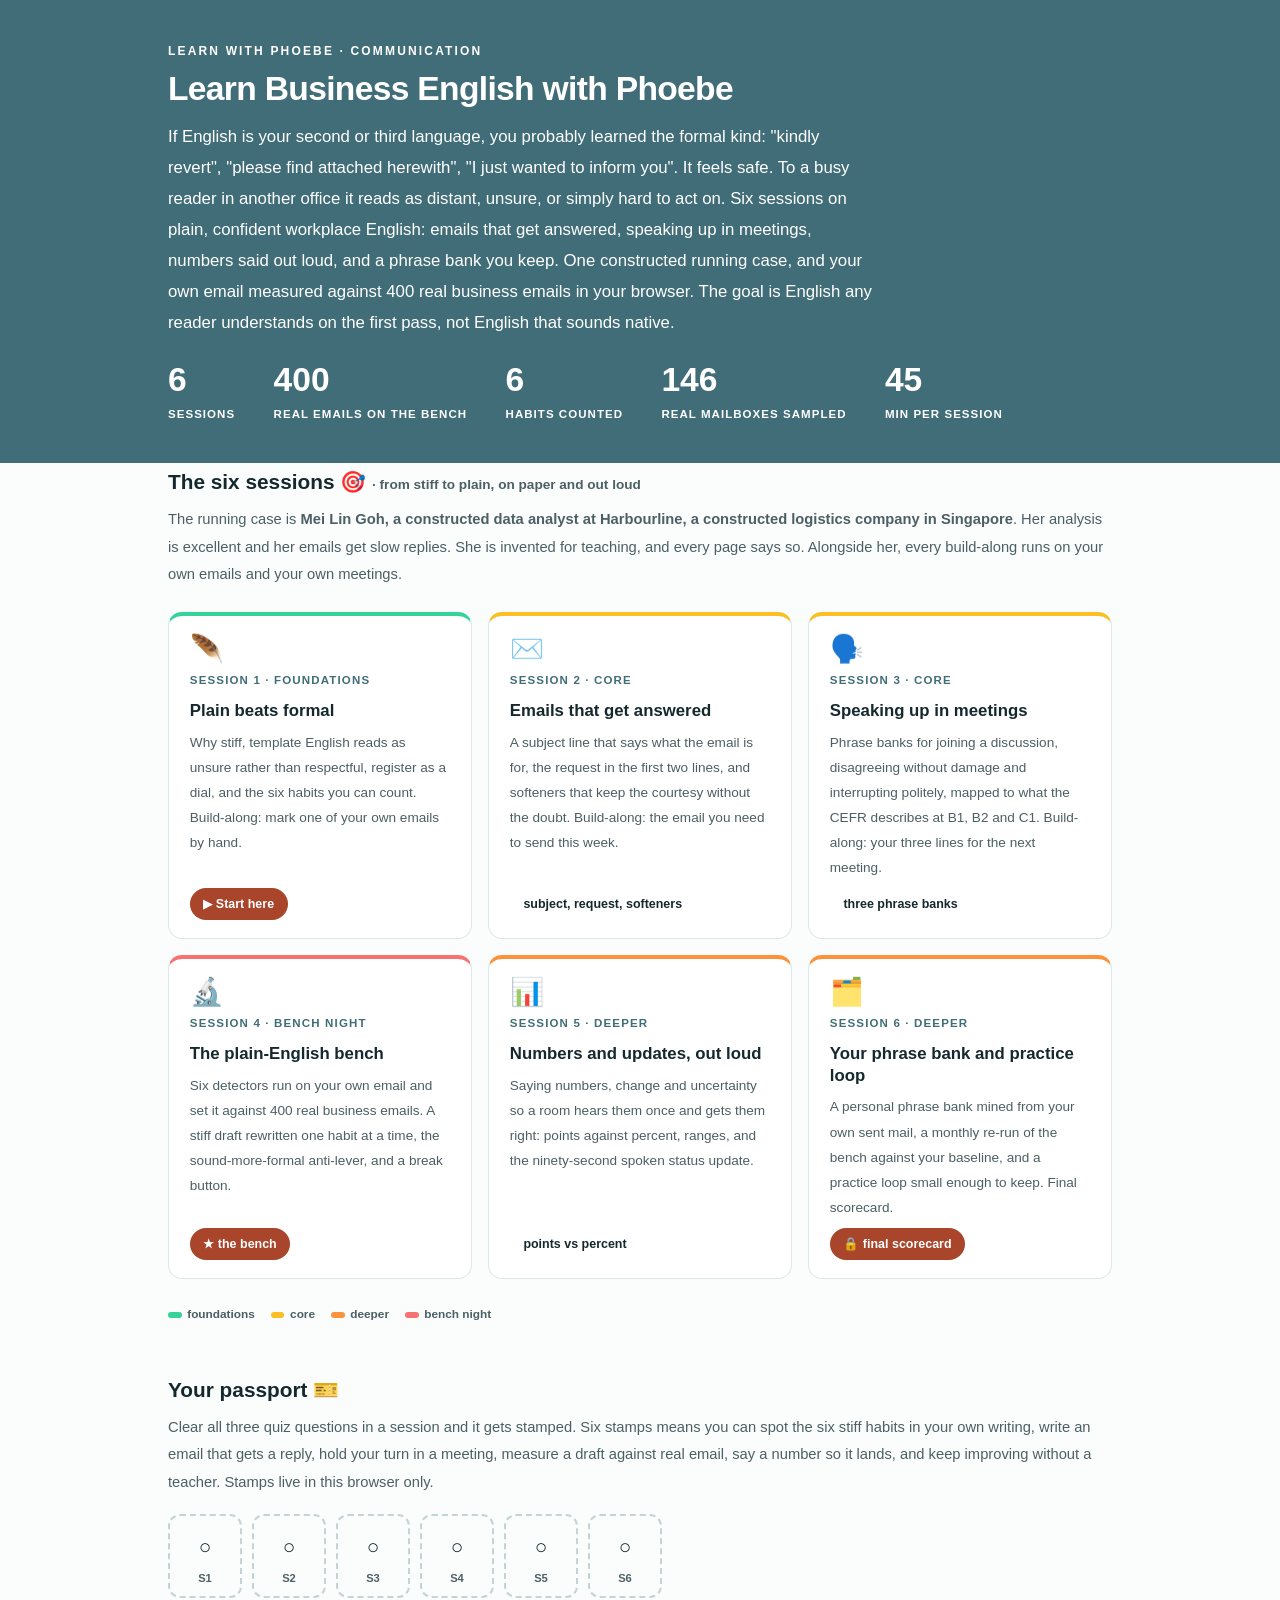
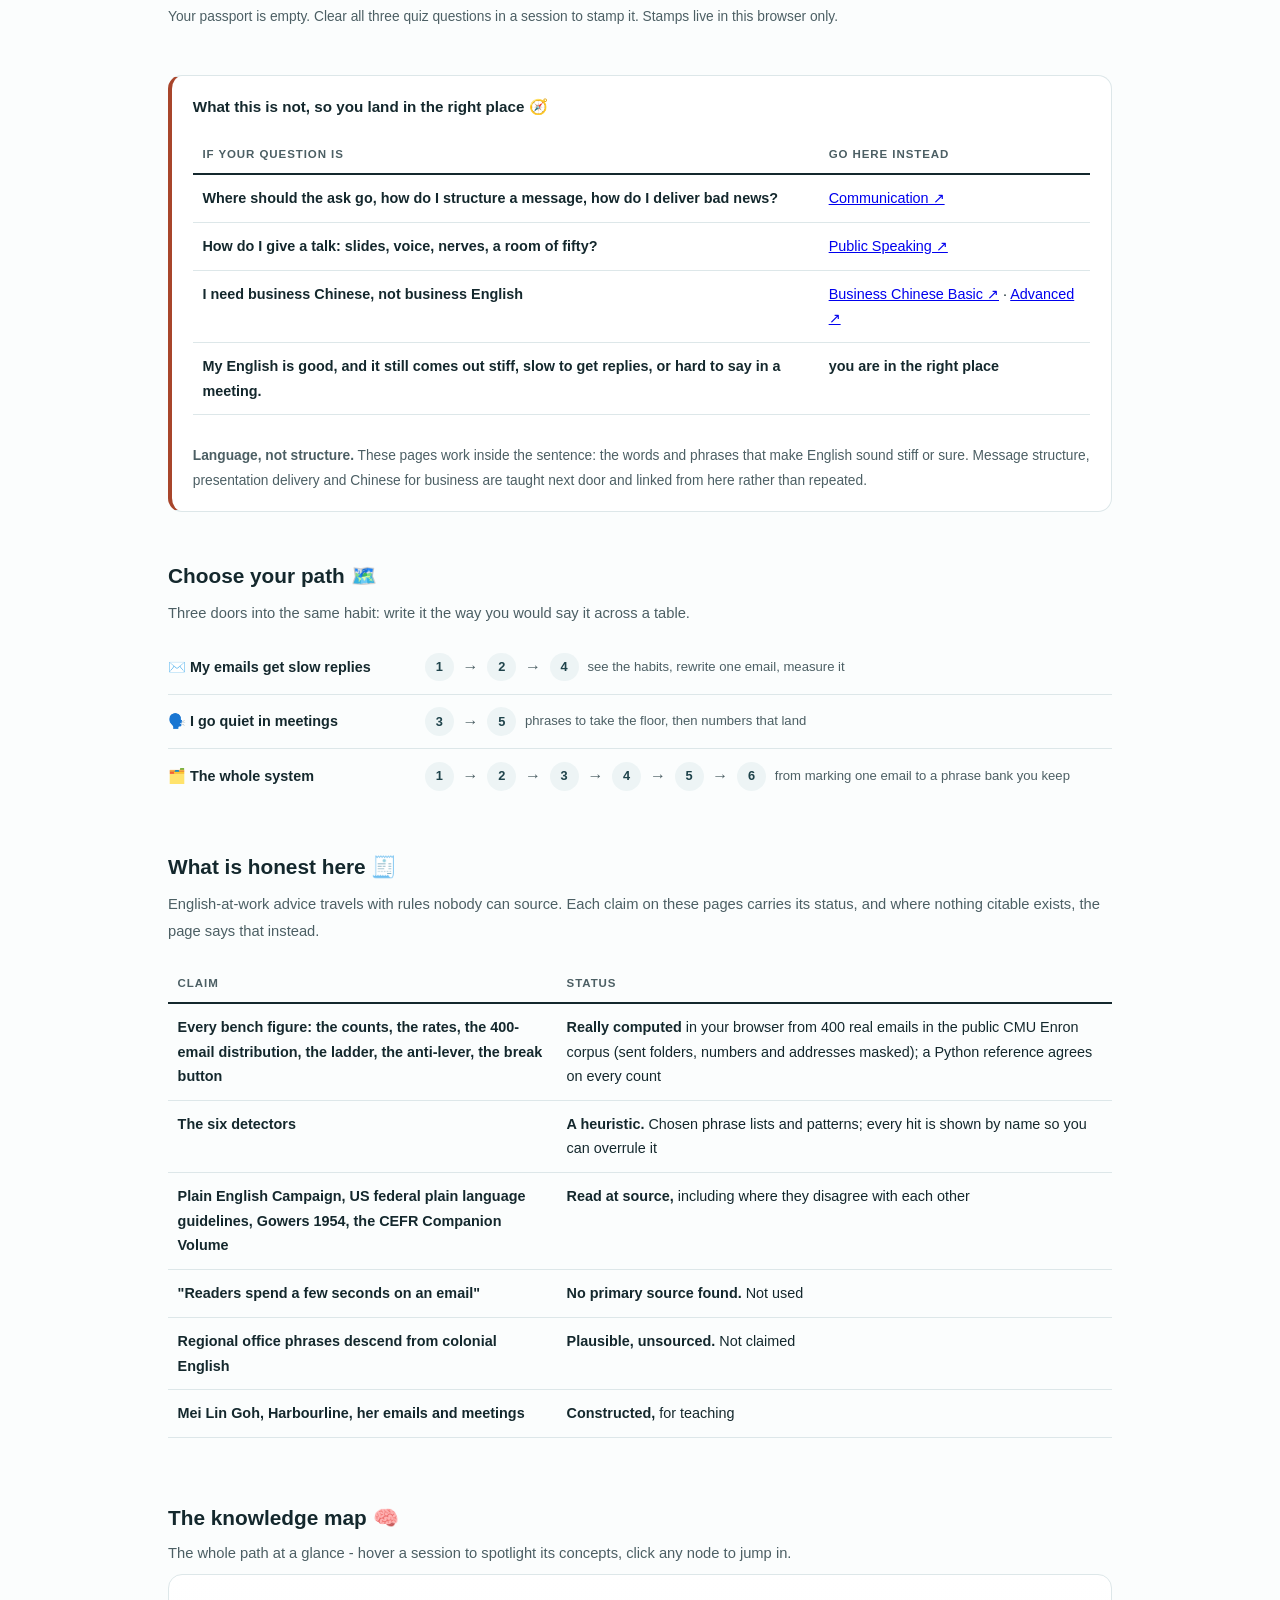
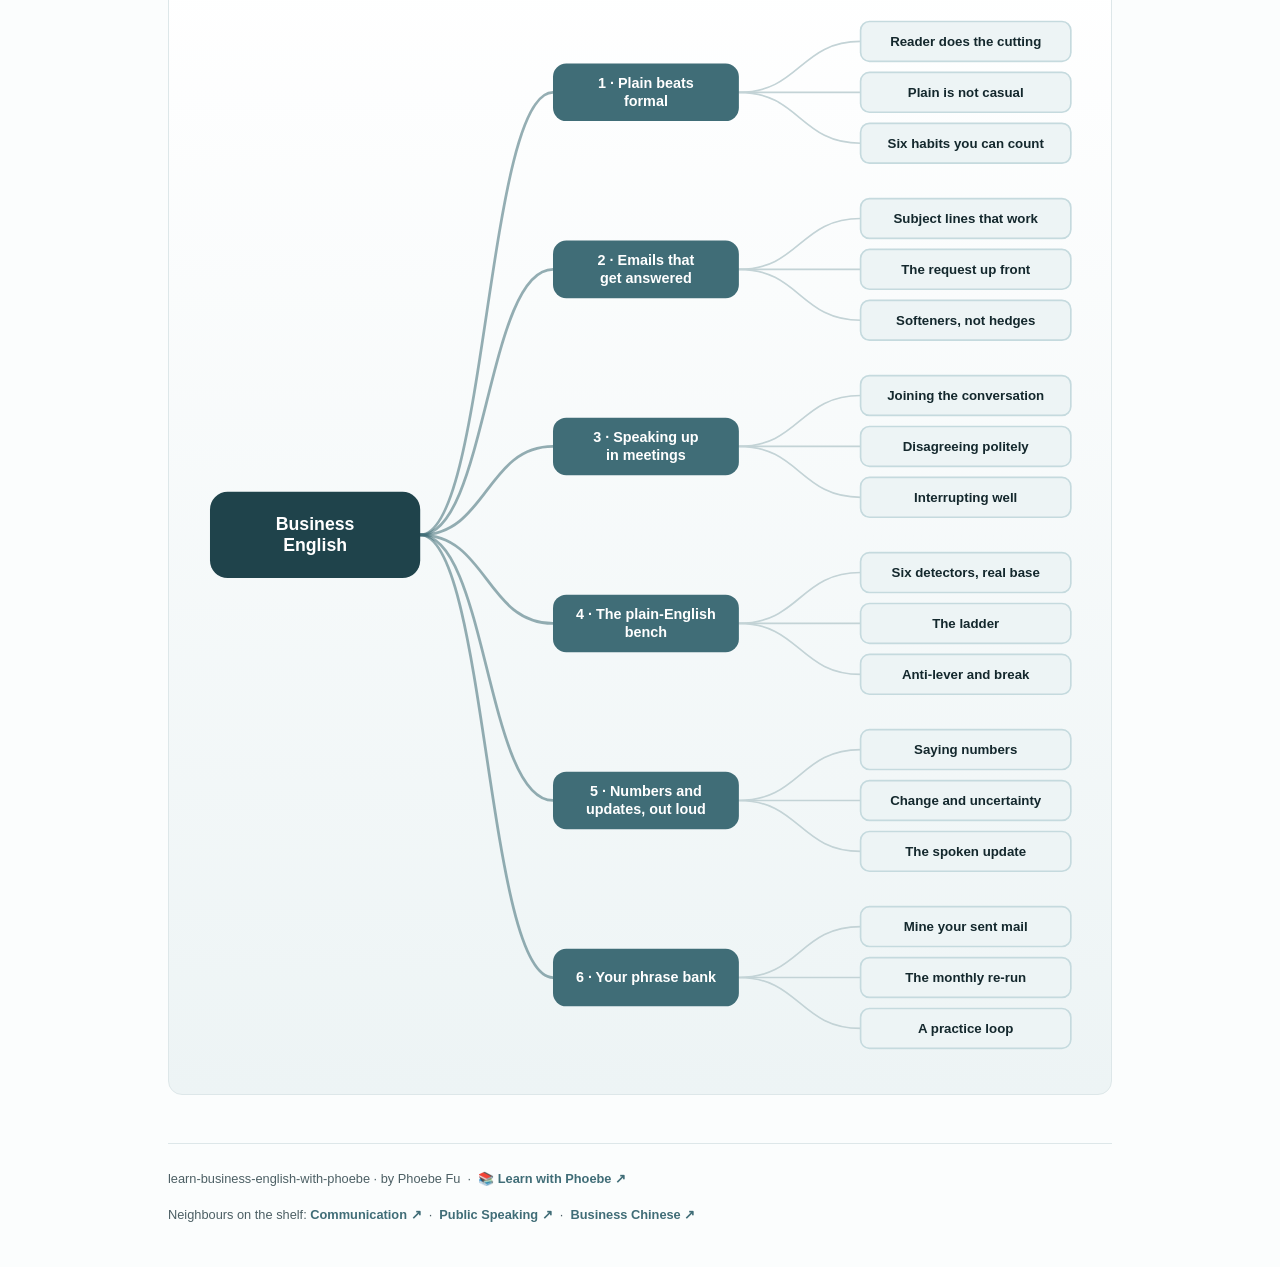
==== commit 6a02cef8: "Light surfaces everywhere: lightbox, cheat panel, code boxes; contrast and phone-width fixes Every d" ====
--- a/index.html
+++ b/index.html
@@ -19,7 +19,7 @@
 <meta name="twitter:image" content="https://phoebefu6.github.io/learn-business-english-with-phoebe/assets/og-cover.png">
 <!-- social:end -->
 <title>Learn Business English with Phoebe</title>
-<link rel="stylesheet" href="assets/style.css?v=2">
+<link rel="stylesheet" href="assets/style.css?v=18">
 <style>
 
   .stats-row { display: flex; gap: 2.4rem; margin-top: 1.5rem; flex-wrap: wrap; }
@@ -57,7 +57,7 @@
   .path { display: flex; gap: .55rem; align-items: center; padding: .75rem 0; border-bottom: .5px solid var(--hairline); flex-wrap: wrap; }
   .path:last-child { border-bottom: none; }
   .path b { min-width: 15.5rem; font-size: .9rem; }
-  .path .pstep { background: var(--indigo-50); color: var(--indigo); border-radius: 999px; padding: .16rem .68rem; font-weight: 700; font-size: .8rem; text-decoration: none; transition: all .12s ease; }
+  .path .pstep { background: var(--indigo-50); color: var(--indigo-deep); border-radius: 999px; padding: .16rem .68rem; font-weight: 700; font-size: .8rem; text-decoration: none; transition: all .12s ease; }
   .path .pstep:hover { background: var(--indigo); color: #fff; }
   .path .parr { color: var(--muted); font-weight: 700; }
 
@@ -355,6 +355,6 @@
 };
 </script>
 <script src="assets/mindmap.js?v=1"></script>
-<script src="assets/app.js?v=1"></script>
+<script src="assets/app.js?v=18"></script>
 </body>
 </html>
--- a/assets/style.css
+++ b/assets/style.css
@@ -241,7 +241,7 @@
 .pill.light { background: var(--indigo-50); color: var(--indigo); }
 .pill.inkpill { background: var(--ink); color: #fff; }
 .pill.amber, .pill.peach { background: var(--amber); color: #fff; }
-.pill.bare { color: var(--faint); }
+.pill.bare { color: var(--muted); }
 
 /* ---------- 4D grid ---------- */
 .grid-2 { display: grid; grid-template-columns: repeat(auto-fit, minmax(15rem, 1fr)); gap: .8rem; margin: .5rem 0 1rem; }
@@ -270,10 +270,11 @@
 table.clean td:first-child { font-weight: 600; }
 
 /* ---------- prompt boxes ---------- */
-.prompt-box {
+.prompt-box{
   position: relative;
-  background: var(--code-bg);
-  color: var(--code-ink);
+  background: #EDF4F5;
+  border: 1px solid #DDE7E9;
+  color: #14282D;
   border-radius: var(--radius);
   padding: 1.1rem 1.2rem;
   margin: 1rem 0 1.2rem;
@@ -283,12 +284,12 @@
   white-space: pre-wrap;
   word-break: break-word;
 }
-.prompt-box .label {
+.prompt-box .label{
   position: absolute;
   top: -0.7rem;
   left: 1rem;
-  background: var(--indigo);
-  color: #fff;
+  background: #406D77;
+  color: #FFFFFF;
   font-family: "Inter", -apple-system, sans-serif;
   font-size: .68rem;
   font-weight: 700;
@@ -299,7 +300,7 @@
 }
 .prompt-box.bad .label { background: var(--faint); color: var(--ink); }
 .prompt-box.good .label { background: var(--amber); color: #fff; }
-.copy-btn {
+.copy-btn{
   position: absolute;
   top: .7rem;
   right: .7rem;
@@ -409,7 +410,7 @@
   gap: .4rem;
 }
 
-.lightbox {
+.lightbox{
   position: fixed;
   inset: 0;
   z-index: 100;
@@ -421,8 +422,10 @@
   cursor: zoom-out;
 }
 .lightbox.open { display: flex; }
-.lightbox .inner {
+.lightbox .inner{
   background: #fff;
+  border: 1px solid #DDE7E9;
+  box-shadow: 0 10px 40px rgba(20,40,45,.14);
   border-radius: var(--radius);
   padding: 2rem;
   max-width: 94vw;
@@ -430,7 +433,7 @@
   overflow: auto;
 }
 .lightbox .inner svg, .lightbox .inner img { width: min(88vw, 70rem); height: auto; }
-.lightbox .close-hint {
+.lightbox .close-hint{
   position: fixed;
   top: 1rem; right: 1.4rem;
   color: var(--ink);
@@ -455,7 +458,7 @@
 .covered-row .note { margin-left: auto; color: var(--muted); font-size: .78rem; text-align: right; }
 
 /* ---------- cheat sheet footer ---------- */
-.cheat {
+.cheat{
   background: var(--indigo-50);
   color: var(--ink);
   border: 1px solid var(--indigo-soft);
@@ -1162,7 +1165,7 @@
   transition: all .18s ease;
 }
 .pp-stamp:hover { border-color: var(--indigo-soft); }
-.pp-stamp i { font-size: 1.3rem; font-style: normal; opacity: .7; color: var(--ink); }
+.pp-stamp i { font-size: 1.3rem; font-style: normal; opacity: 1; color: var(--ink); }
 .pp-stamp b { font: 800 0.7rem Inter, sans-serif; }
 .pp-stamp.got {
   border-style: solid; border-color: var(--indigo);
@@ -1320,3 +1323,28 @@
 .pe-mini-sum { font-size: 0.86rem; color: var(--ink); }
 .pe-mini-n { font-size: 0.8rem; color: var(--muted); }
 .pe-mini-n b { color: var(--indigo-deep); }
+
+/* layout-patch-3: phone-width overflow (2026-10-10) */
+.sql-bar { flex-wrap: wrap; }
+@media (max-width: 480px) {
+  .covered-row { flex-wrap: wrap; }
+  .covered-row .note { margin-left: 0; text-align: left; flex-basis: 100%; }
+  details.card summary { flex-wrap: wrap; }
+  details.card summary .mini { white-space: normal; }
+  .wk, .sqlbox, .prompt-box, pre { max-width: 100%; overflow-x: auto; }
+  .mono, code, strong, .note { overflow-wrap: anywhere; }
+  select, input[type=range], label { max-width: 100%; }
+  canvas, svg, img { max-width: 100%; height: auto; }
+  .tree-kids, .tree-node-wrap, .tree-node, .rb-night, .al-row, .gd-field, .tl-row, .sl-row { max-width: 100%; overflow-x: auto; }
+  .tl-cols, .sl-cols, .bb-cols, .ev-cols, [class$="-cols"] { grid-template-columns: 1fr !important; display: grid; }
+  .tl-cols > *, .sl-cols > *, [class$="-cols"] > * { min-width: 0; max-width: 100%; }
+  .mono { white-space: normal; }
+  .er-w, .bb-lab, .tl-lev, .sl-lev { max-width: 100%; white-space: normal; }
+}
+/* contrast-patch-2b */
+.cheat a { color: var(--indigo-deep, var(--ink)); }
+.chip.audience { background: transparent; border-color: rgba(255,255,255,.55); }
+.masthead a, .masthead .sub a { color: #fff; text-decoration: underline; text-underline-offset: 2px; }
+.prompt-box b, .prompt-box strong { color: var(--indigo-deep, var(--ink)); }
+.prompt-box span, .prompt-box em, .prompt-box i { color: inherit; }
+.pp-stamp i { color: var(--ink); }
